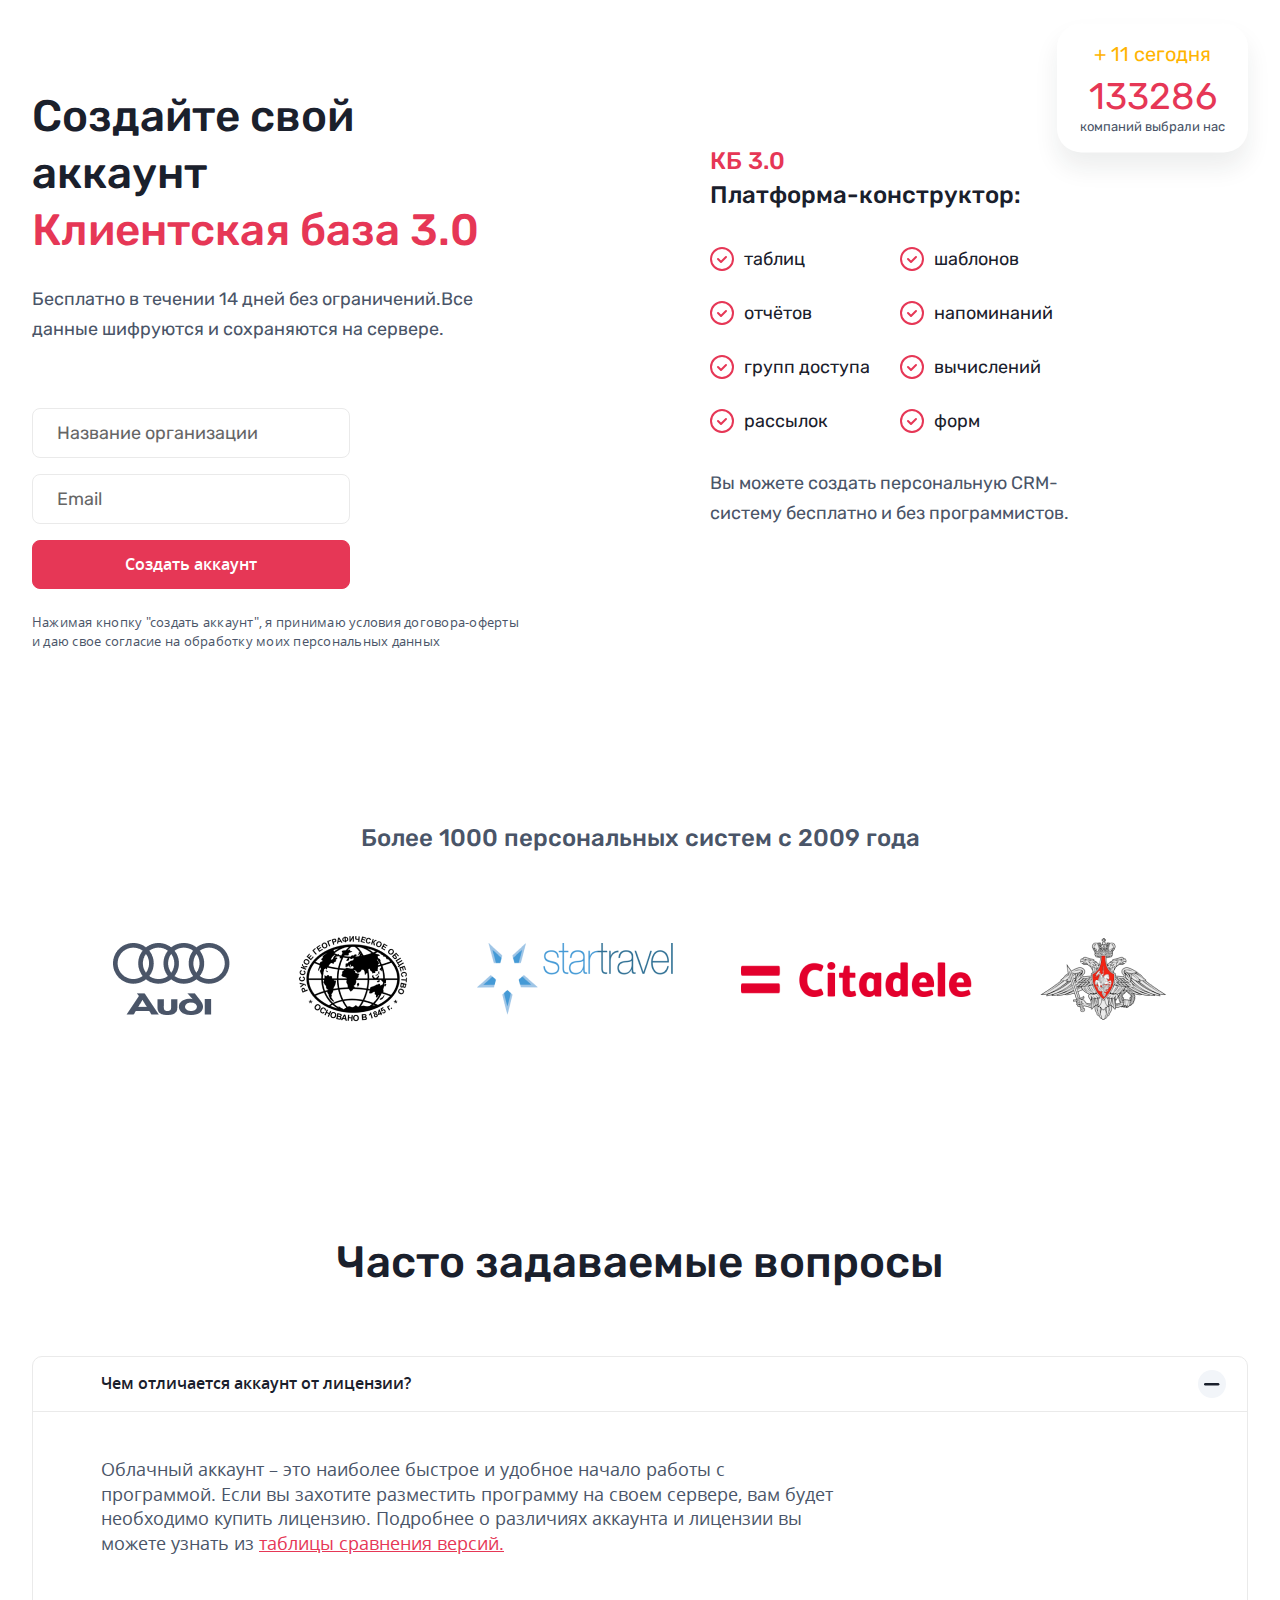
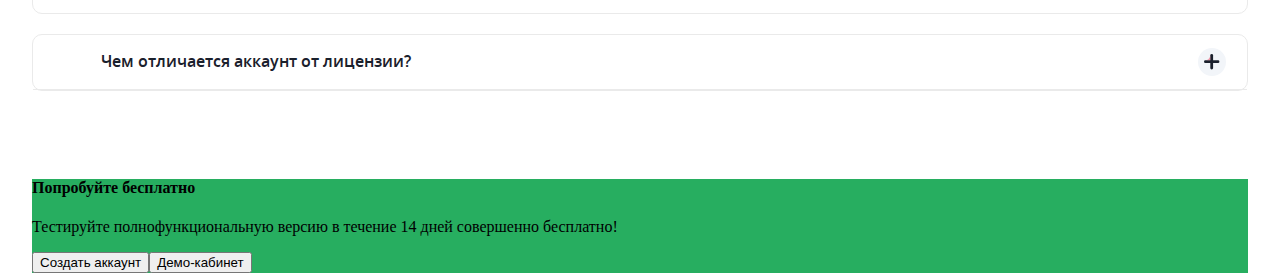
==== full-create.html @ b69b8be2 "стилизовать container company и qusetions" ====
<!DOCTYPE html>
<html lang="en">
<head>
  <meta charset="UTF-8">
  <meta http-equiv="X-UA-Compatible" content="IE=edge">
  <meta name="viewport" content="width=device-width, initial-scale=1.0">
  <title>Создать аккаунт</title>
  
  <link rel="stylesheet" href="./css/full-create.css">
</head>
<body class="full-create">
  
  <main class="full-create__main">
    <div class="full-create__container">
      <div class="full-create__header">
        <div class="create-account">
          <div class="create-account__form">
            <div class="create-block">
              <h1 class="create-block__title">Создайте свой аккаунт<br><span class="create-block__title_highlight">Клиентская база 3.0</span></h1>
              <p class="create-block__text">
                Бесплатно в течении 14 дней без ограничений.Все данные шифруются и сохраняются на сервере.
              </p>
              <div class="create-block__form">
                <div class="form-create">
                  <div class="form-create__inner">
                    <input class="form-create__input" type="text" placeholder="Название организации">
                    <input class="form-create__input" type="text" placeholder="Email">
                    <button class="form-create__btn">Создать аккаунт</button>
                  </div>
                  <p class="form-create__agree">
                    Нажимая кнопку "создать аккаунт", я принимаю условия договора-оферты и даю свое согласие на обработку моих персональных данных
                  </p>
                </div>
              </div>
            </div>
          </div>
          <div class="create-account__features">
            <div class="features-account">
              <h3 class="features-account__title">
                <span class="features-account__title_highlight">КБ 3.0</span><br>
                Платформа-конструктор:
              </h3>
              <div class="features-account__table">
                <div class="features-account__cell">таблиц</div>
                <div class="features-account__cell">шаблонов</div>
                <div class="features-account__cell">отчётов</div>
                <div class="features-account__cell">напоминаний</div>
                <div class="features-account__cell">групп доступа</div>
                <div class="features-account__cell">вычислений</div>
                <div class="features-account__cell">рассылок</div>
                <div class="features-account__cell">форм</div>
              </div>
              <p class="features-account__text">
                Вы можете создать персональную CRM-систему бесплатно и без программистов.
              </p>
            </div>
          </div>
          <div class="create-account__counter">
            <div class="counter-account">
              <div class="counter-account__inner">
                <p class="counter-account__today">
                  <span class="counter-account__plus">+</span>
                  <span class="counter-account__count">11</span> сегодня</p>
                <div class="counter-account__total-count">133286</div>
                <p class="counter-account__text">компаний выбрали нас</p>
              </div>
            </div>
          </div>
        </div>
      </div>
    </div>
    <div class="full-create__container">
      <div class="full-create__company">
        <div class="company">
          <h2 class="company__title">
            Более 1000 персональных систем с 2009 года
          </h2>
          <div class="company__slider">
            <div class="company__slide">
              <img src="./img/full-create/img-slide_1.png" alt="" class="company__img-slide">
            </div>
            <div class="company__slide">
              <img src="./img/full-create/img-slide_2.png" alt="" class="company__img-slide">
            </div>
            <div class="company__slide">
              <img src="./img/full-create/img-slide_3.png" alt="" class="company__img-slide">
            </div>
            <div class="company__slide">
              <img src="./img/full-create/img-slide_4.png" alt="" class="company__img-slide">
            </div>
            <div class="company__slide">
              <img src="./img/full-create/img-slide_5.png" alt="" class="company__img-slide">
            </div>
          </div>
        </div>
      </div>
    </div>
    <div class="full-create__container">
      <div class="full-create__questions">
        <div class="accordion-module">
          <h3 class="accordion-module__title">Часто задаваемые вопросы</h3>
          <div class="accordion-module__inner">
            <div class="accordion-module__card">
              <div class="accordion-module__head">
                <h4 class="accordion-module__title-head">Чем отличается аккаунт от лицензии?</h4>
                <div class="accordion-module__disclosure">
                  <img class="accordion-module__img-disclosure" src="./img/modules/accordion/accordion_minus.svg" alt="icon: plus">
                </div>
              </div>
              <div class="accordion-module__body">
                <div class="accordion-module__body-inner">
                  <p class="accordion-module__text-body">
                    Облачный аккаунт – это наиболее быстрое и удобное начало работы с программой. Если вы захотите разместить программу на своем сервере, вам будет необходимо купить лицензию. Подробнее о различиях аккаунта и лицензии вы можете узнать из <a href="#" class="accordion-module__text-body_link">таблицы сравнения версий.</a>
                  </p>
                </div>
              </div>
            </div>
            <div class="accordion-module__card">
              <div class="accordion-module__head">
                <h4 class="accordion-module__title-head">Чем отличается аккаунт от лицензии?</h4>
                <div class="accordion-module__disclosure">
                  <img class="accordion-module__img-disclosure" src="./img/modules/accordion/accordion_plus.svg" alt="icon: plus">
                </div>
              </div>
              <div class="accordion-module__body">
              </div>
            </div>
          </div>
        </div>
      </div>
    </div>
    <div class="full-create__container">
      <div class="full-create__try">
        <div class="try-module">
          <div class="try-module__inner">
            <h4 class="try-module__title">Попробуйте бесплатно</h4>
            <p class="try-module__text">Тестируйте полнофункциональную версию  в течение 
  14 дней совершенно бесплатно!</p>
            <div class="try-module__group-btns"><button class="try-module__btn try-module__btn_create">Создать аккаунт</button><button class="try-module__btn try-module__btn_demo">Демо-кабинет</button></div>
          </div>
        </div>
      </div>
    </div>
  </main>
  
</body>
</html>
---- css/full-create.css ----
@font-face {
  font-family: open_sanssemibold;
  src: url(../fonts/opensans/opensans-semibold-webfont.eot);
  src: url(../fonts/opensans/opensans-semibold-webfont.eot?#iefix) format("embedded-opentype"), url(../fonts/opensans/opensans-semibold-webfont.woff2) format("woff2"), url(../fonts/opensans/opensans-semibold-webfont.woff) format("woff"), url(../fonts/opensans/opensans-semibold-webfont.ttf) format("truetype");
  font-weight: 400;
  font-style: normal;
}
@font-face {
  font-family: open_sansregular;
  src: url(../fonts/opensans/opensans-regular-webfont.eot);
  src: url(../fonts/opensans/opensans-regular-webfont.eot?#iefix) format("embedded-opentype"), url(../fonts/opensans/opensans-regular-webfont.woff2) format("woff2"), url(../fonts/opensans/opensans-regular-webfont.woff) format("woff"), url(../fonts/opensans/opensans-regular-webfont.ttf) format("truetype");
  font-weight: 400;
  font-style: normal;
}
@font-face {
  font-family: open_sanslight;
  src: url(../fonts/opensans/opensans-light-webfont.eot);
  src: url(../fonts/opensans/opensans-light-webfont.eot?#iefix) format("embedded-opentype"), url(../fonts/opensans/opensans-light-webfont.woff2) format("woff2"), url(../fonts/opensans/opensans-light-webfont.woff) format("woff"), url(../fonts/opensans/opensans-light-webfont.ttf) format("truetype");
  font-weight: 400;
  font-style: normal;
}
@font-face {
  font-family: open_sansbold;
  src: url(../fonts/opensans/opensans-bold-webfont.eot);
  src: url(../fonts/opensans/opensans-bold-webfont.eot?#iefix) format("embedded-opentype"), url(../fonts/opensans/opensans-bold-webfont.woff2) format("woff2"), url(../fonts/opensans/opensans-bold-webfont.woff) format("woff"), url(../fonts/opensans/opensans-bold-webfont.ttf) format("truetype");
  font-weight: 400;
  font-style: normal;
}
@font-face {
  font-family: "Rubik";
  src: local("Rubik"), local("Rubik-Regular"), url("../fonts/rubik/Rubik-Regular.ttf") format("truetype");
  font-weight: 400;
  font-style: normal;
}
@font-face {
  font-family: "Rubik";
  src: local("Rubik Medium"), local("Rubik-Medium"), url("../fonts/rubik/Rubik-Medium.ttf") format("truetype");
  font-weight: 500;
  font-style: normal;
}
@font-face {
  font-family: "Rubik";
  src: local("Rubik SemiBold"), local("Rubik-SemiBold"), url("../fonts/rubik/Rubik-SemiBold.ttf") format("truetype");
  font-weight: 600;
  font-style: normal;
}
@font-face {
  font-family: "Rubik";
  src: local("Rubik Bold"), local("Rubik-Bold"), url("../fonts/rubik/Rubik-Bold.ttf") format("truetype");
  font-weight: 700;
  font-style: normal;
}
.full-create {
  margin: 0;
}
.full-create__container {
  max-width: 1360px;
  width: 95%;
  margin: 88px auto 0;
}
.full-create__container:nth-child(n+4) {
  background-color: #27AE60;
}

.create-account {
  display: flex;
  position: relative;
}
.create-account__form {
  flex-basis: 40.294%;
  max-width: 548px;
}
.create-account__features {
  flex-basis: 31.177%;
  max-width: 424px;
  padding: 4.7%;
  margin-left: 10.8%;
}
.create-account__counter {
  position: absolute;
  max-width: 191px;
  width: 100%;
  top: 0;
  right: 0;
  transform: translateY(-50%);
}

.create-block {
  font: 400 16px "Rubik";
  color: #4A5568;
}
.create-block__title {
  margin: 0;
  font-weight: 500;
  font-size: 2.75em;
  line-height: 1.3em;
  color: #1A202C;
}
.create-block__title_highlight {
  color: #E63756;
}
.create-block__text {
  margin: 1.333em 0 0;
  font-size: 1.125em;
  line-height: 1.667em;
}
.create-block__form {
  margin-top: 4em;
}

.form-create {
  font-size: 1rem;
}
.form-create__inner {
  max-width: 318px;
}
.form-create__input {
  font: 400 1.125em/1.667em "Rubik";
  padding: 0.5em 1.333em;
  width: 100%;
  box-sizing: border-box;
  border: solid 1px #EAEAEA;
  border-radius: 0.444em;
  margin-top: 0.889em;
  color: #1A202C;
}
.form-create__input:first-child {
  margin-top: 0;
}
.form-create__input::-moz-placeholder {
  color: rgb(102, 102, 102);
}
.form-create__input:-ms-input-placeholder {
  color: rgb(102, 102, 102);
}
.form-create__input::placeholder {
  color: rgb(102, 102, 102);
}
.form-create__btn {
  font: 1em/1.362em "open_sanssemibold";
  padding: 0.813em;
  width: 100%;
  box-sizing: border-box;
  border: 1px solid #E63756;
  color: #FFFFFF;
  border-radius: 0.5em;
  background-color: #E63756;
  margin-top: 1em;
  cursor: pointer;
}
.form-create__agree {
  margin: 1.846em 0 0;
  font: 0.813em/1.4em "open_sansregular";
  letter-spacing: 0.019em;
}

.features-account {
  font: 400 1rem "Rubik";
  color: #1A202C;
}
.features-account__title {
  margin: 0;
  font-size: 1.5em;
  font-weight: 500;
  line-height: 1.4em;
}
.features-account__title_highlight {
  color: #E63756;
}
.features-account__table {
  margin-top: 2em;
  display: grid;
  grid-template-columns: 1fr 1fr;
  row-gap: 1.5em;
}
.features-account__cell {
  font-size: 1.125em;
  line-height: 1.667em;
  padding-left: 1.889em;
  position: relative;
  vertical-align: middle;
}
.features-account__cell::before {
  content: "";
  height: 1.333em;
  width: 1.333em;
  background-image: url("../img/full-create/features-account_icon.svg");
  background-repeat: no-repeat;
  position: absolute;
  left: 0;
  top: 50%;
  transform: translateY(-50%);
}
.features-account__text {
  font-size: 1.125em;
  line-height: 1.667em;
  color: #4A5568;
  margin: 1.778em 0 0;
}

.counter-account {
  font: 400 1rem "Rubik";
  box-shadow: 0 14.8px 24.39px rgba(28, 37, 44, 0.08);
  background-color: #FFFFFF;
  border-radius: 1.5em;
}
.counter-account__inner {
  padding: 0.875em 1.438em;
  text-align: center;
}
.counter-account__today {
  margin: 0;
  font-size: 1.25em;
  line-height: 1.7em;
  color: #FFB402;
}
.counter-account__total-count {
  margin-top: 0.189em;
  font-size: 2.313em;
  line-height: 1em;
  color: #E63756;
}
.counter-account__text {
  margin: 0.077em 0 0;
  font-size: 0.813em;
  line-height: 1.7em;
  color: #4A5568;
}

.company {
  font: 1rem "Rubik";
  color: #4A5568;
  padding: 4em 0 7.313em;
}
.company__title {
  font-size: 1.5em;
  font-weight: 500;
  line-height: 1.4em;
  text-align: center;
}
.company__slider {
  margin-top: 5em;
  text-align: center;
}
.company__slide {
  display: inline-block;
  vertical-align: middle;
  margin-right: 4em;
}
.company__slide:last-child {
  margin-right: 0;
}

.accordion-module {
  font-size: 1rem;
  color: #1A202C;
}
.accordion-module__title {
  font: 500 2.75em/1.364em "Rubik";
  margin: 0;
  text-align: center;
}
.accordion-module__inner {
  margin-top: 4em;
}
.accordion-module__card {
  font-size: 1rem;
  border: 1px solid #EAEAEA;
  border-radius: 0.625em;
  margin-top: 1.25em;
}
.accordion-module__card:first-child {
  margin-top: 0;
}
.accordion-module__head {
  border-bottom: 1px solid #EAEAEA;
  padding: 0 4.25em 0 4.25em;
  position: relative;
}
.accordion-module__head:hover {
  cursor: pointer;
}
.accordion-module__title-head {
  margin: 0;
  font: 1em/1.362em "open_sanssemibold";
  padding: 1em 0;
}
.accordion-module__disclosure {
  height: 1.75em;
  width: 1.75em;
  border-radius: 50%;
  background-color: #F2F5F9;
  display: inline-flex;
  align-items: center;
  justify-content: center;
  position: absolute;
  right: 1.313em;
  top: 50%;
  transform: translateY(-50%);
}
.accordion-module__img-disclosure {
  width: 0.963em;
}
.accordion-module__body {
  color: #4A5568;
}
.accordion-module__body-inner {
  padding: 1.688em 4.25em 2.5em;
  max-width: 732px;
  width: 100%;
}
.accordion-module__text-body {
  font: 1.125em/1.362em "open_sansregular";
}
.accordion-module__text-body_link {
  color: #E63756;
}
.accordion-module__text-body_link:hover {
  text-decoration: none;
}/*# sourceMappingURL=full-create.css.map */
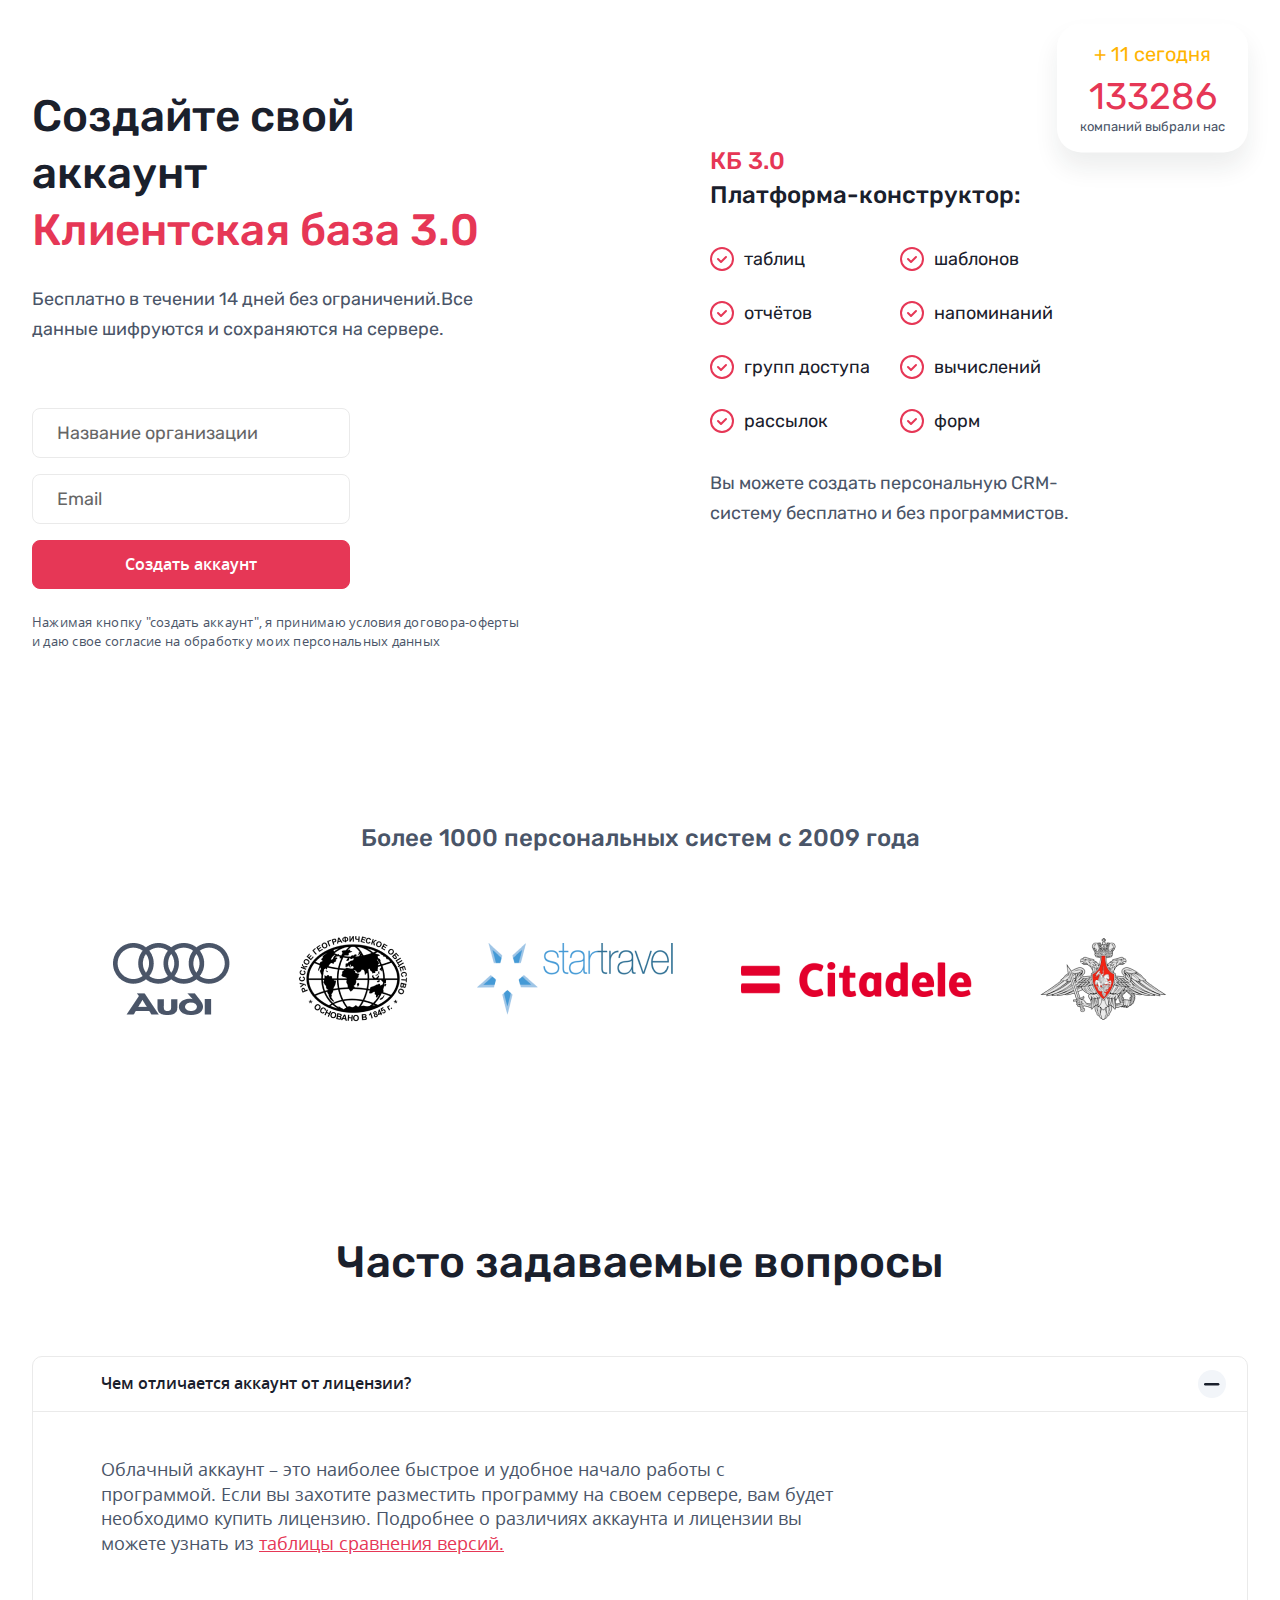
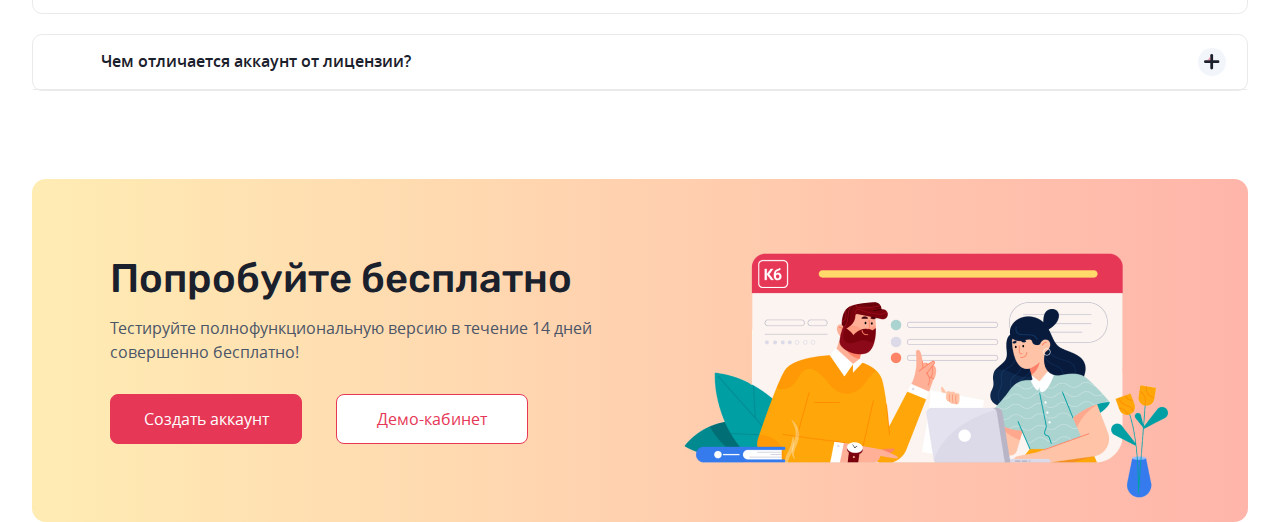
==== commit fff16702: "стилизовать container try" ====
--- a/full-create.html
+++ b/full-create.html
@@ -134,10 +134,15 @@
         <div class="try-module">
           <div class="try-module__inner">
             <h4 class="try-module__title">Попробуйте бесплатно</h4>
-            <p class="try-module__text">Тестируйте полнофункциональную версию  в течение 
-  14 дней совершенно бесплатно!</p>
-            <div class="try-module__group-btns"><button class="try-module__btn try-module__btn_create">Создать аккаунт</button><button class="try-module__btn try-module__btn_demo">Демо-кабинет</button></div>
+            <p class="try-module__text">
+              Тестируйте полнофункциональную версию  в течение 14 дней совершенно бесплатно!
+            </p>
+            <div class="try-module__group-btns">
+              <button class="try-module__btn try-module__btn_create">Создать аккаунт</button>
+              <button class="try-module__btn try-module__btn_demo">Демо-кабинет</button>
+            </div>
           </div>
+          <div class="try-module__ground"></div>
         </div>
       </div>
     </div>
--- a/css/full-create.css
+++ b/css/full-create.css
@@ -57,9 +57,6 @@
   max-width: 1360px;
   width: 95%;
   margin: 88px auto 0;
-}
-.full-create__container:nth-child(n+4) {
-  background-color: #27AE60;
 }
 
 .create-account {
@@ -317,4 +314,60 @@
 }
 .accordion-module__text-body_link:hover {
   text-decoration: none;
+}
+
+.try-module {
+  font: 400 1rem "open_sansregular";
+  color: #1A202C;
+  padding: 4.875em;
+  background-image: linear-gradient(to right, #FFECB3, #ffb5aa);
+  border-radius: 0.875em;
+  position: relative;
+}
+.try-module__inner {
+  max-width: 490px;
+}
+.try-module__title {
+  margin: 0;
+  font: 500 2.5em/1.1em "Rubik";
+}
+.try-module__text {
+  margin: 0.938em 0 0;
+  font-size: 1em;
+  line-height: 1.5em;
+  color: #4A5568;
+}
+.try-module__group-btns {
+  margin-top: 1.875em;
+}
+.try-module__btn {
+  font: 400 1em/1.875em "open_sansregular";
+  border-radius: 0.5em;
+  min-width: 192px;
+  padding: 0.563em;
+  margin-right: 1.875em;
+  border: 1px solid #E63756;
+  color: #FFFFFF;
+  background-color: #E63756;
+}
+.try-module__btn:last-child {
+  margin-right: 0;
+}
+.try-module__btn:hover {
+  cursor: pointer;
+}
+.try-module__btn_demo {
+  background-color: #FFFFFF;
+  color: #E63756;
+}
+.try-module__ground {
+  position: absolute;
+  top: 0;
+  bottom: 0;
+  left: 0;
+  right: 0;
+  background-image: url("../img/modules/try/try-caricature.png");
+  background-position: bottom right 74px;
+  background-repeat: no-repeat;
+  background-size: auto;
 }/*# sourceMappingURL=full-create.css.map */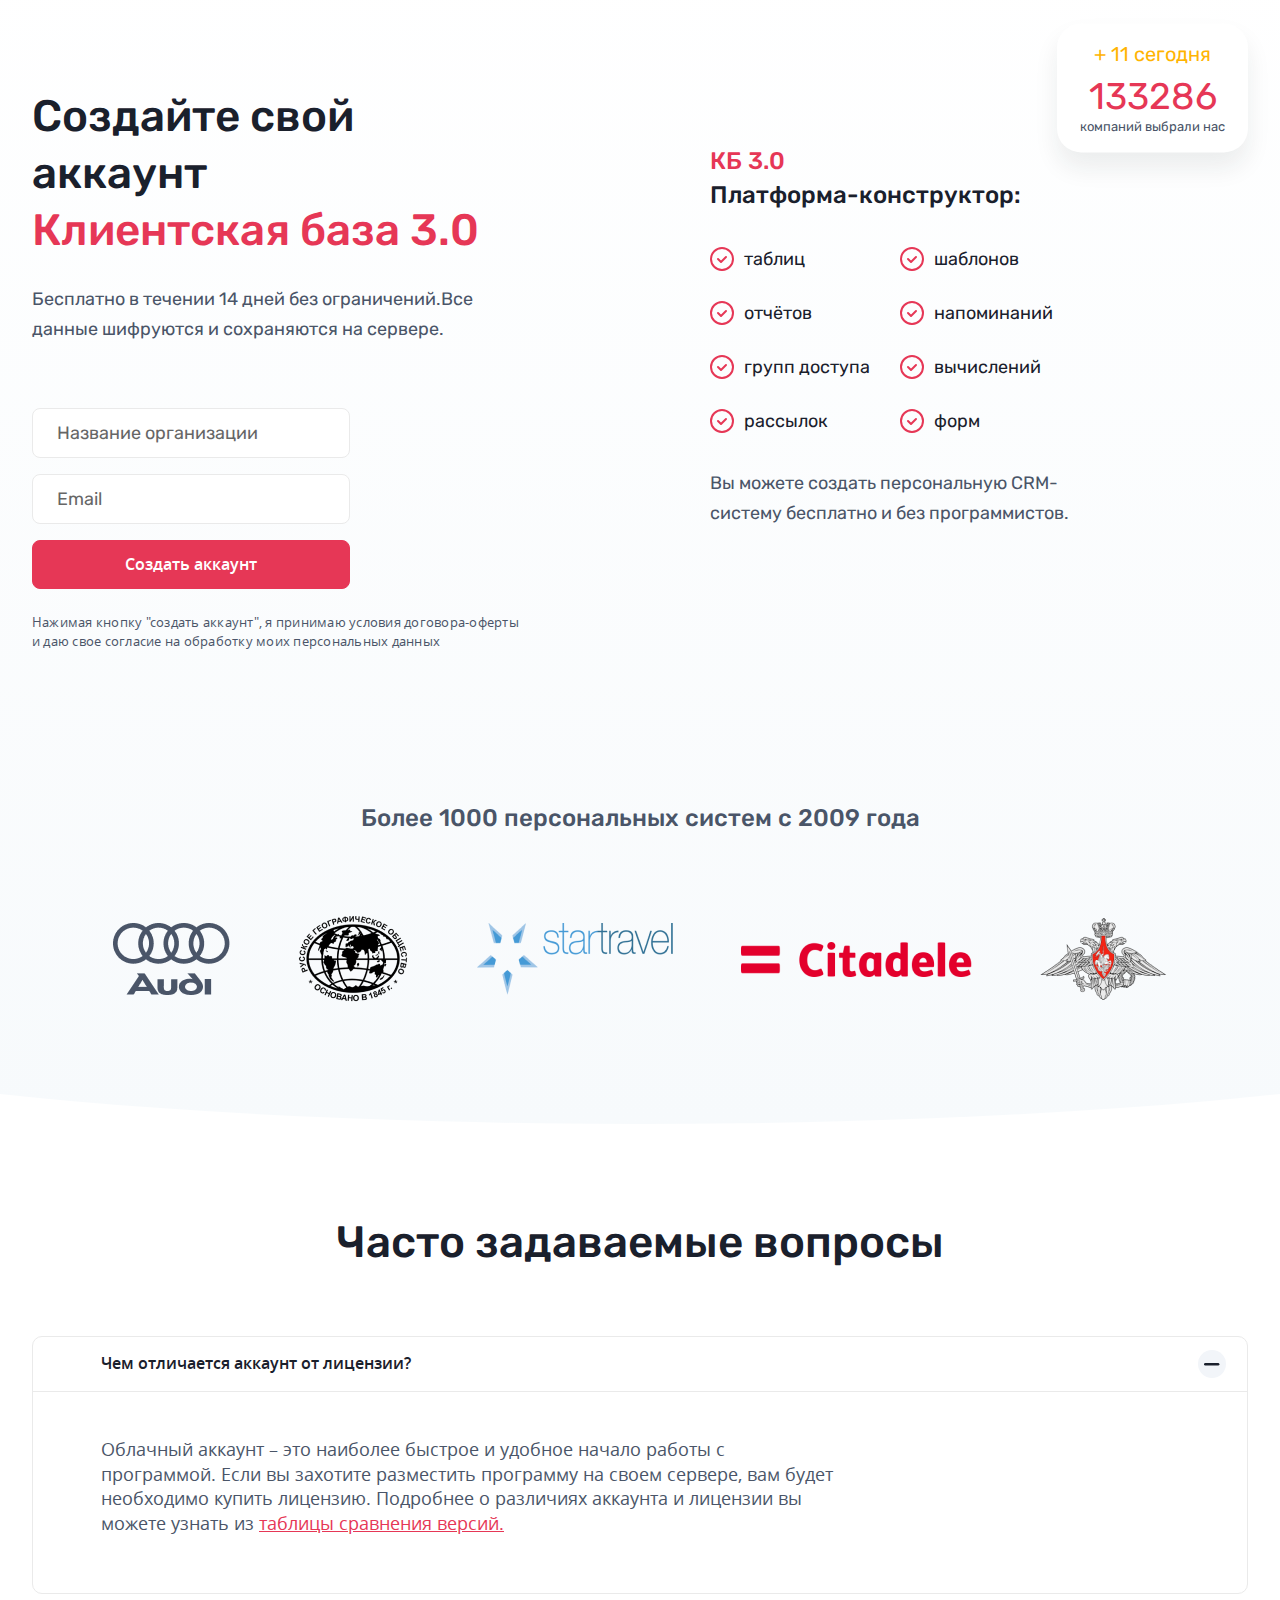
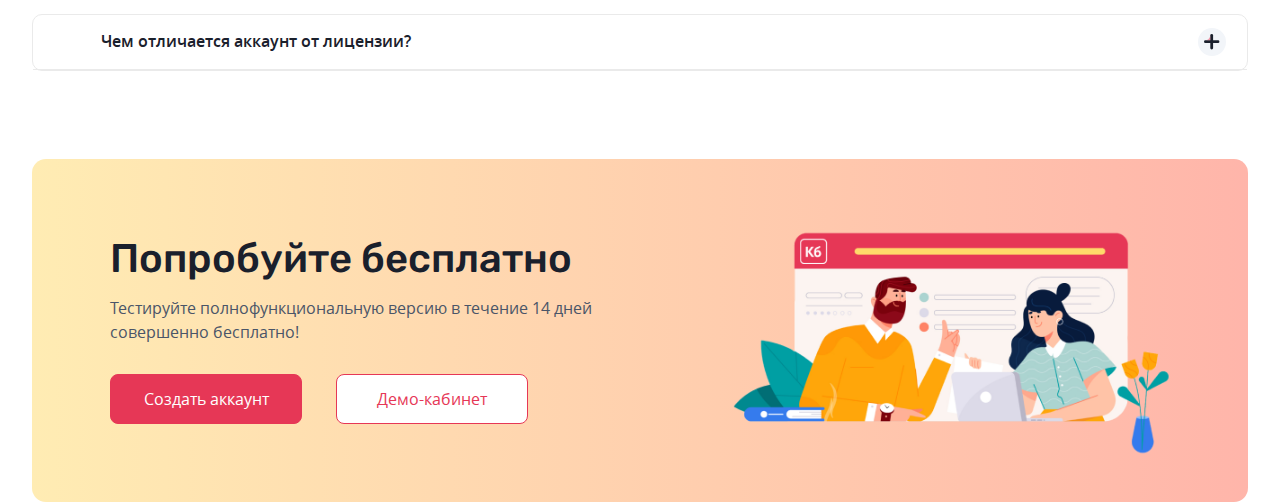
==== commit 6c79bd93: "добавить ground для container header" ====
--- a/full-create.html
+++ b/full-create.html
@@ -11,89 +11,92 @@
 <body class="full-create">
   
   <main class="full-create__main">
-    <div class="full-create__container">
-      <div class="full-create__header">
-        <div class="create-account">
-          <div class="create-account__form">
-            <div class="create-block">
-              <h1 class="create-block__title">Создайте свой аккаунт<br><span class="create-block__title_highlight">Клиентская база 3.0</span></h1>
-              <p class="create-block__text">
-                Бесплатно в течении 14 дней без ограничений.Все данные шифруются и сохраняются на сервере.
-              </p>
-              <div class="create-block__form">
-                <div class="form-create">
-                  <div class="form-create__inner">
-                    <input class="form-create__input" type="text" placeholder="Название организации">
-                    <input class="form-create__input" type="text" placeholder="Email">
-                    <button class="form-create__btn">Создать аккаунт</button>
+    <div class="full-create__ground-inner">
+      <div class="full-create__container">
+        <div class="full-create__header">
+          <div class="create-account">
+            <div class="create-account__form">
+              <div class="create-block">
+                <h1 class="create-block__title">Создайте свой аккаунт<br><span class="create-block__title_highlight">Клиентская база 3.0</span></h1>
+                <p class="create-block__text">
+                  Бесплатно в течении 14 дней без ограничений.Все данные шифруются и сохраняются на сервере.
+                </p>
+                <div class="create-block__form">
+                  <div class="form-create">
+                    <div class="form-create__inner">
+                      <input class="form-create__input" type="text" placeholder="Название организации">
+                      <input class="form-create__input" type="text" placeholder="Email">
+                      <button class="form-create__btn">Создать аккаунт</button>
+                    </div>
+                    <p class="form-create__agree">
+                      Нажимая кнопку "создать аккаунт", я принимаю условия договора-оферты и даю свое согласие на обработку моих персональных данных
+                    </p>
                   </div>
-                  <p class="form-create__agree">
-                    Нажимая кнопку "создать аккаунт", я принимаю условия договора-оферты и даю свое согласие на обработку моих персональных данных
-                  </p>
                 </div>
               </div>
             </div>
-          </div>
-          <div class="create-account__features">
-            <div class="features-account">
-              <h3 class="features-account__title">
-                <span class="features-account__title_highlight">КБ 3.0</span><br>
-                Платформа-конструктор:
-              </h3>
-              <div class="features-account__table">
-                <div class="features-account__cell">таблиц</div>
-                <div class="features-account__cell">шаблонов</div>
-                <div class="features-account__cell">отчётов</div>
-                <div class="features-account__cell">напоминаний</div>
-                <div class="features-account__cell">групп доступа</div>
-                <div class="features-account__cell">вычислений</div>
-                <div class="features-account__cell">рассылок</div>
-                <div class="features-account__cell">форм</div>
+            <div class="create-account__features">
+              <div class="features-account">
+                <h3 class="features-account__title">
+                  <span class="features-account__title_highlight">КБ 3.0</span><br>
+                  Платформа-конструктор:
+                </h3>
+                <div class="features-account__table">
+                  <div class="features-account__cell">таблиц</div>
+                  <div class="features-account__cell">шаблонов</div>
+                  <div class="features-account__cell">отчётов</div>
+                  <div class="features-account__cell">напоминаний</div>
+                  <div class="features-account__cell">групп доступа</div>
+                  <div class="features-account__cell">вычислений</div>
+                  <div class="features-account__cell">рассылок</div>
+                  <div class="features-account__cell">форм</div>
+                </div>
+                <p class="features-account__text">
+                  Вы можете создать персональную CRM-систему бесплатно и без программистов.
+                </p>
               </div>
-              <p class="features-account__text">
-                Вы можете создать персональную CRM-систему бесплатно и без программистов.
-              </p>
             </div>
-          </div>
-          <div class="create-account__counter">
-            <div class="counter-account">
-              <div class="counter-account__inner">
-                <p class="counter-account__today">
-                  <span class="counter-account__plus">+</span>
-                  <span class="counter-account__count">11</span> сегодня</p>
-                <div class="counter-account__total-count">133286</div>
-                <p class="counter-account__text">компаний выбрали нас</p>
+            <div class="create-account__counter">
+              <div class="counter-account">
+                <div class="counter-account__inner">
+                  <p class="counter-account__today">
+                    <span class="counter-account__plus">+</span>
+                    <span class="counter-account__count">11</span> сегодня</p>
+                  <div class="counter-account__total-count">133286</div>
+                  <p class="counter-account__text">компаний выбрали нас</p>
+                </div>
               </div>
             </div>
           </div>
         </div>
       </div>
-    </div>
-    <div class="full-create__container">
-      <div class="full-create__company">
-        <div class="company">
-          <h2 class="company__title">
-            Более 1000 персональных систем с 2009 года
-          </h2>
-          <div class="company__slider">
-            <div class="company__slide">
-              <img src="./img/full-create/img-slide_1.png" alt="" class="company__img-slide">
-            </div>
-            <div class="company__slide">
-              <img src="./img/full-create/img-slide_2.png" alt="" class="company__img-slide">
-            </div>
-            <div class="company__slide">
-              <img src="./img/full-create/img-slide_3.png" alt="" class="company__img-slide">
-            </div>
-            <div class="company__slide">
-              <img src="./img/full-create/img-slide_4.png" alt="" class="company__img-slide">
-            </div>
-            <div class="company__slide">
-              <img src="./img/full-create/img-slide_5.png" alt="" class="company__img-slide">
+      <div class="full-create__container">
+        <div class="full-create__company">
+          <div class="company">
+            <h2 class="company__title">
+              Более 1000 персональных систем с 2009 года
+            </h2>
+            <div class="company__slider">
+              <div class="company__slide">
+                <img src="./img/full-create/img-slide_1.png" alt="" class="company__img-slide">
+              </div>
+              <div class="company__slide">
+                <img src="./img/full-create/img-slide_2.png" alt="" class="company__img-slide">
+              </div>
+              <div class="company__slide">
+                <img src="./img/full-create/img-slide_3.png" alt="" class="company__img-slide">
+              </div>
+              <div class="company__slide">
+                <img src="./img/full-create/img-slide_4.png" alt="" class="company__img-slide">
+              </div>
+              <div class="company__slide">
+                <img src="./img/full-create/img-slide_5.png" alt="" class="company__img-slide">
+              </div>
             </div>
           </div>
         </div>
       </div>
+      <div class="full-create__ground-header"></div>
     </div>
     <div class="full-create__container">
       <div class="full-create__questions">
--- a/css/full-create.css
+++ b/css/full-create.css
@@ -57,6 +57,22 @@
   max-width: 1360px;
   width: 95%;
   margin: 88px auto 0;
+}
+.full-create__ground-inner {
+  position: relative;
+  overflow-x: hidden;
+}
+.full-create__ground-header {
+  width: 2050px;
+  background-image: linear-gradient(to top, #F7FAFC, rgba(247, 250, 252, 0));
+  border-bottom-left-radius: 120% 28%;
+  border-bottom-right-radius: 120% 28%;
+  z-index: -1;
+  position: absolute;
+  top: -50px;
+  bottom: 0;
+  left: 50%;
+  transform: translateX(-50%);
 }
 
 .create-account {
@@ -234,6 +250,7 @@
   font-weight: 500;
   line-height: 1.4em;
   text-align: center;
+  margin: 0;
 }
 .company__slider {
   margin-top: 5em;
@@ -326,6 +343,8 @@
 }
 .try-module__inner {
   max-width: 490px;
+  position: relative;
+  z-index: 10;
 }
 .try-module__title {
   margin: 0;
@@ -367,7 +386,8 @@
   left: 0;
   right: 0;
   background-image: url("../img/modules/try/try-caricature.png");
-  background-position: bottom right 74px;
+  background-position: bottom 35% right 4.625em;
   background-repeat: no-repeat;
-  background-size: auto;
+  background-size: 40.417% auto;
+  z-index: 5;
 }/*# sourceMappingURL=full-create.css.map */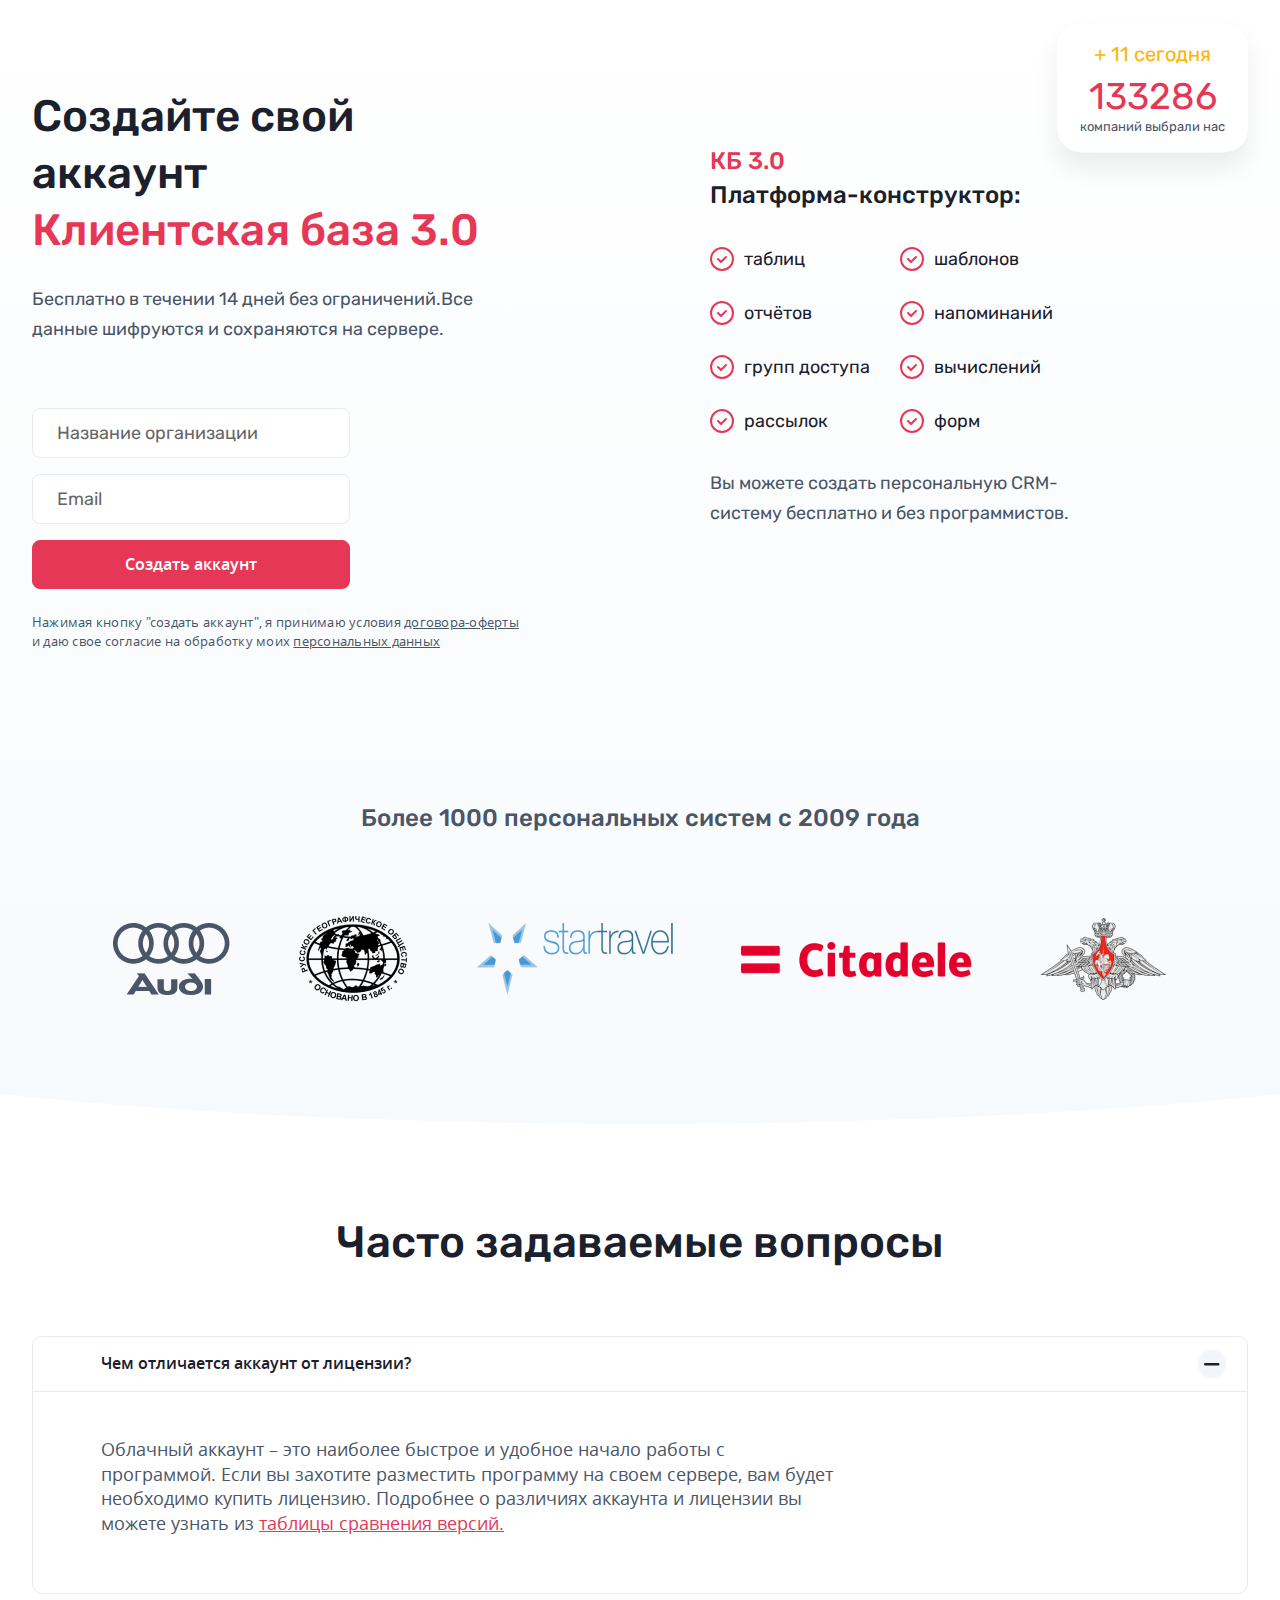
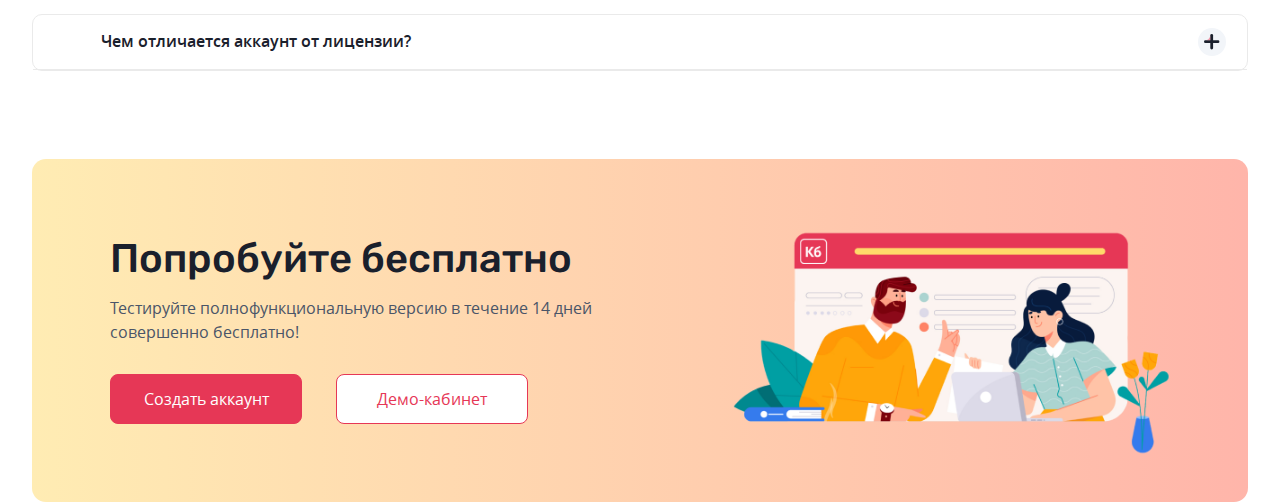
==== commit dca218af: "ссылка на скачивание файлов" ====
--- a/full-create.html
+++ b/full-create.html
@@ -29,7 +29,7 @@
                       <button class="form-create__btn">Создать аккаунт</button>
                     </div>
                     <p class="form-create__agree">
-                      Нажимая кнопку "создать аккаунт", я принимаю условия договора-оферты и даю свое согласие на обработку моих персональных данных
+                      Нажимая кнопку "создать аккаунт", я принимаю условия <a href="./files/text.txt" class="form-create__link-file" target="_blank" download>договора-оферты</a> и даю свое согласие на обработку моих <a href="./files/text.txt" class="form-create__link-file" target="_blank" download>персональных данных</a>
                     </p>
                   </div>
                 </div>
--- a/css/full-create.css
+++ b/css/full-create.css
@@ -166,6 +166,12 @@
   font: 0.813em/1.4em "open_sansregular";
   letter-spacing: 0.019em;
 }
+.form-create__link-file {
+  color: #4A5568;
+}
+.form-create__link-file:hover {
+  text-decoration: none;
+}
 
 .features-account {
   font: 400 1rem "Rubik";
@@ -198,6 +204,7 @@
   height: 1.333em;
   width: 1.333em;
   background-image: url("../img/full-create/features-account_icon.svg");
+  background-size: 100%;
   background-repeat: no-repeat;
   position: absolute;
   left: 0;
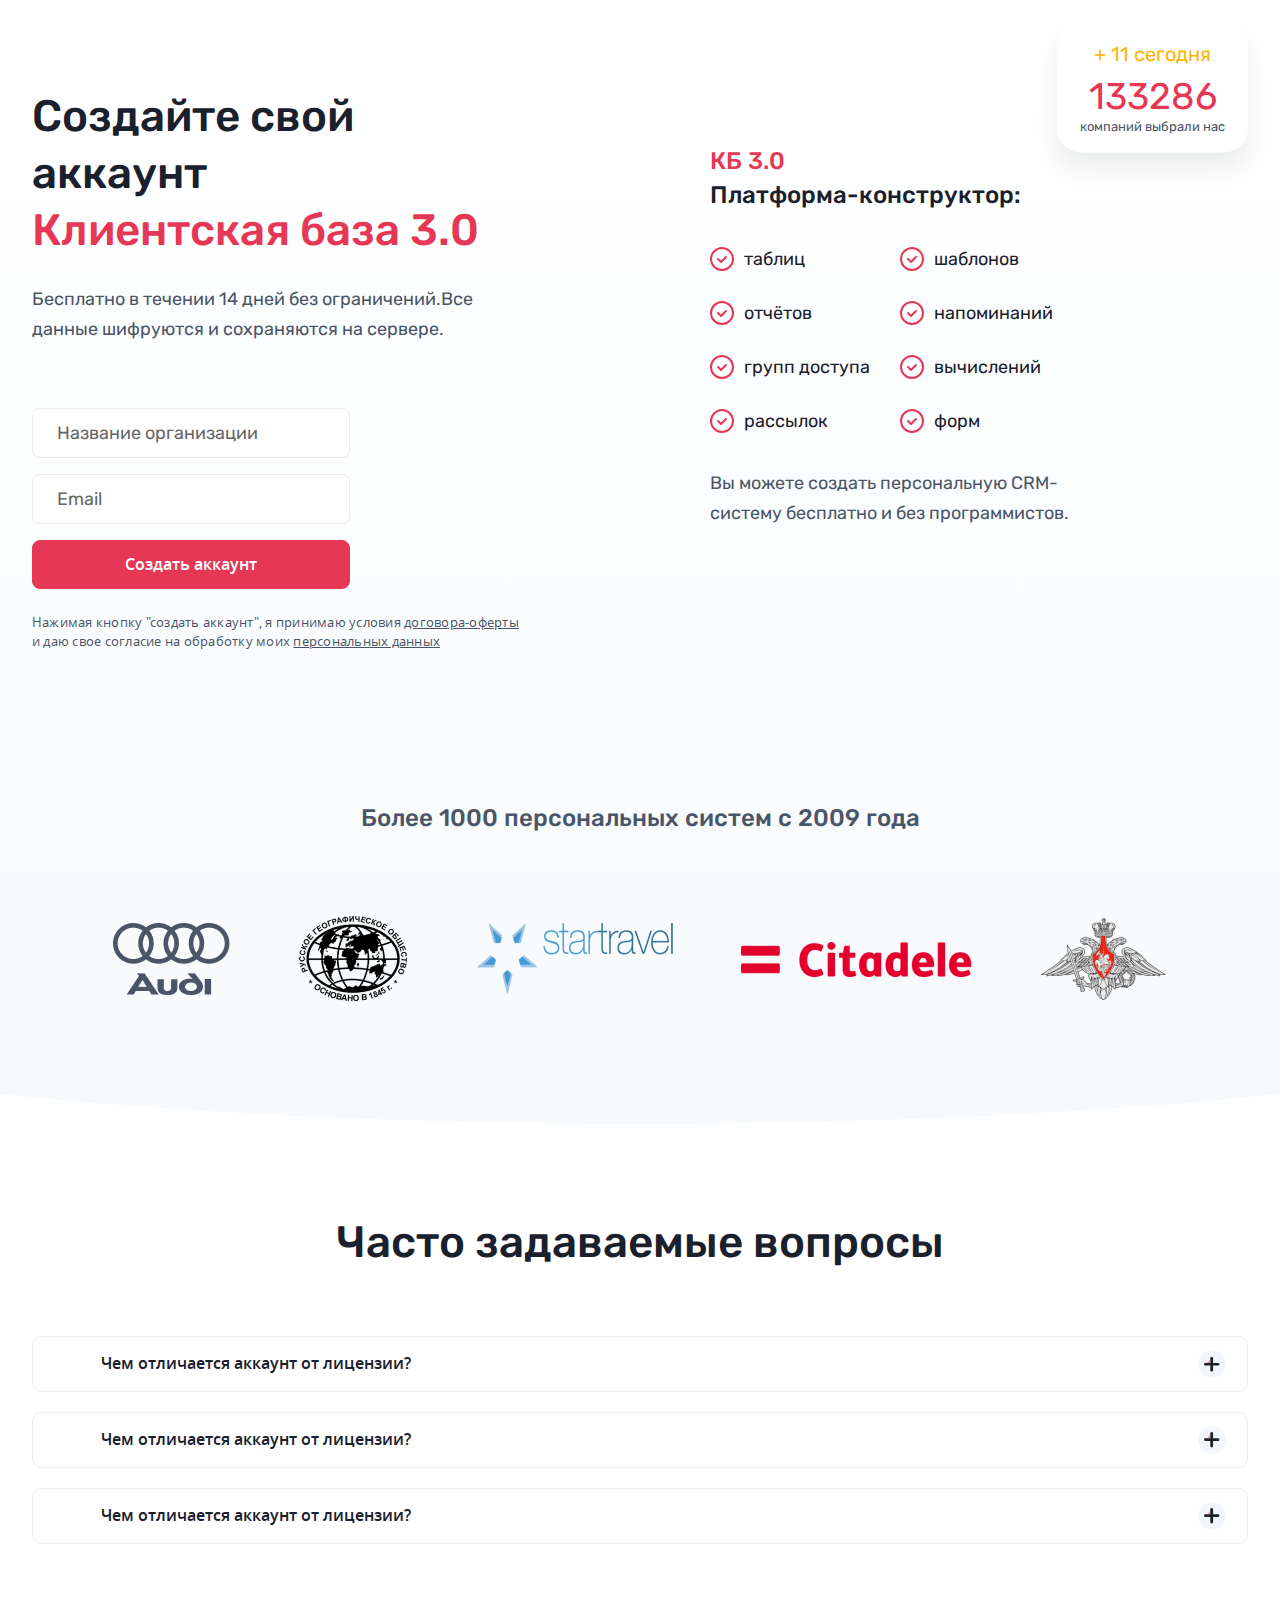
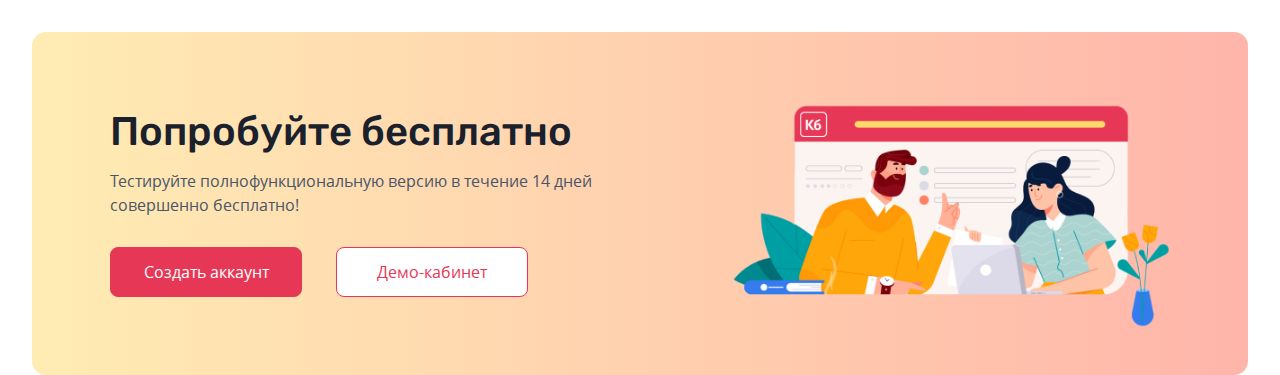
==== commit 047c968e: "реализовать скрипт для аккордеона" ====
--- a/full-create.html
+++ b/full-create.html
@@ -7,6 +7,7 @@
   <title>Создать аккаунт</title>
   
   <link rel="stylesheet" href="./css/full-create.css">
+  <script src="https://code.jquery.com/jquery-3.6.2.js"></script>
 </head>
 <body class="full-create">
   
@@ -100,17 +101,17 @@
     </div>
     <div class="full-create__container">
       <div class="full-create__questions">
-        <div class="accordion-module">
+        <div id="accordion_questions" class="accordion-module">
           <h3 class="accordion-module__title">Часто задаваемые вопросы</h3>
           <div class="accordion-module__inner">
             <div class="accordion-module__card">
-              <div class="accordion-module__head">
+              <div class="accordion-module__head" data-name="head">
                 <h4 class="accordion-module__title-head">Чем отличается аккаунт от лицензии?</h4>
                 <div class="accordion-module__disclosure">
-                  <img class="accordion-module__img-disclosure" src="./img/modules/accordion/accordion_minus.svg" alt="icon: plus">
+                  <img class="accordion-module__img-disclosure" src="./img/modules/accordion/accordion_plus.svg" alt="icon: plus">
                 </div>
               </div>
-              <div class="accordion-module__body">
+              <div class="accordion-module__body"  data-name="body">
                 <div class="accordion-module__body-inner">
                   <p class="accordion-module__text-body">
                     Облачный аккаунт – это наиболее быстрое и удобное начало работы с программой. Если вы захотите разместить программу на своем сервере, вам будет необходимо купить лицензию. Подробнее о различиях аккаунта и лицензии вы можете узнать из <a href="#" class="accordion-module__text-body_link">таблицы сравнения версий.</a>
@@ -119,13 +120,33 @@
               </div>
             </div>
             <div class="accordion-module__card">
-              <div class="accordion-module__head">
+              <div class="accordion-module__head" data-name="head">
                 <h4 class="accordion-module__title-head">Чем отличается аккаунт от лицензии?</h4>
                 <div class="accordion-module__disclosure">
                   <img class="accordion-module__img-disclosure" src="./img/modules/accordion/accordion_plus.svg" alt="icon: plus">
                 </div>
               </div>
-              <div class="accordion-module__body">
+              <div class="accordion-module__body" id="js_acc" data-name="body">
+                <div class="accordion-module__body-inner">
+                  <p class="accordion-module__text-body">
+                    Облачный аккаунт – это наиболее быстрое и удобное начало работы с программой. Если вы захотите разместить программу на своем сервере, вам будет необходимо купить лицензию. Подробнее о различиях аккаунта и лицензии вы можете узнать из <a href="#" class="accordion-module__text-body_link">таблицы сравнения версий.</a>
+                  </p>
+                </div>
+              </div>
+            </div>
+            <div class="accordion-module__card">
+              <div class="accordion-module__head" data-name="head">
+                <h4 class="accordion-module__title-head">Чем отличается аккаунт от лицензии?</h4>
+                <div class="accordion-module__disclosure">
+                  <img class="accordion-module__img-disclosure" src="./img/modules/accordion/accordion_plus.svg" alt="icon: plus">
+                </div>
+              </div>
+              <div class="accordion-module__body" id="js_acc" data-name="body">
+                <div class="accordion-module__body-inner">
+                  <p class="accordion-module__text-body">
+                    Облачный аккаунт – это наиболее быстрое и удобное начало работы с программой. Если вы захотите разместить программу на своем сервере, вам будет необходимо купить лицензию. Подробнее о различиях аккаунта и лицензии вы можете узнать из <a href="#" class="accordion-module__text-body_link">таблицы сравнения версий.</a>
+                  </p>
+                </div>
               </div>
             </div>
           </div>
@@ -151,5 +172,6 @@
     </div>
   </main>
   
+  <script src="./js/accordion-module.js"></script>
 </body>
 </html>--- a/css/full-create.css
+++ b/css/full-create.css
@@ -294,7 +294,6 @@
   margin-top: 0;
 }
 .accordion-module__head {
-  border-bottom: 1px solid #EAEAEA;
   padding: 0 4.25em 0 4.25em;
   position: relative;
 }
@@ -325,6 +324,11 @@
 .accordion-module__body {
   color: #4A5568;
 }
+.accordion-module__body[data-name=body] {
+  transition: all 0.3s ease-in-out;
+  max-height: 0;
+  overflow: hidden;
+}
 .accordion-module__body-inner {
   padding: 1.688em 4.25em 2.5em;
   max-width: 732px;
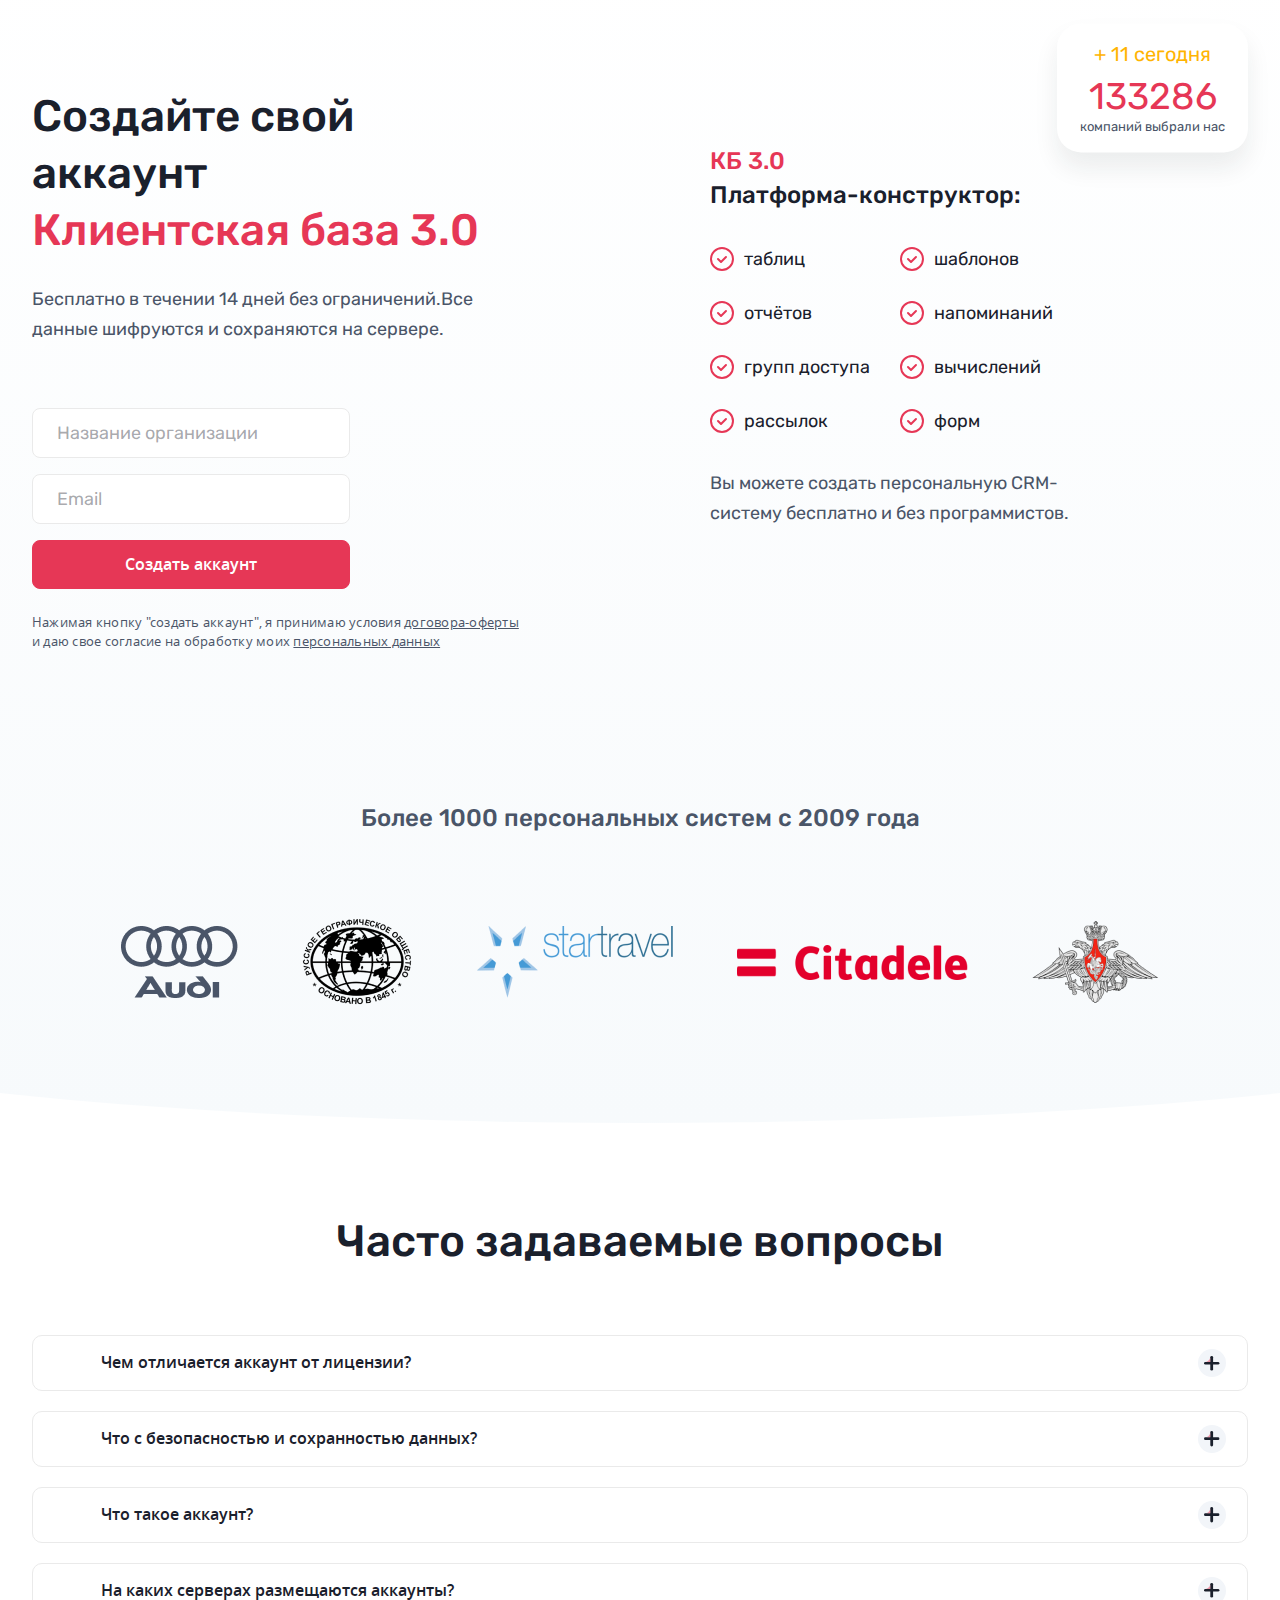
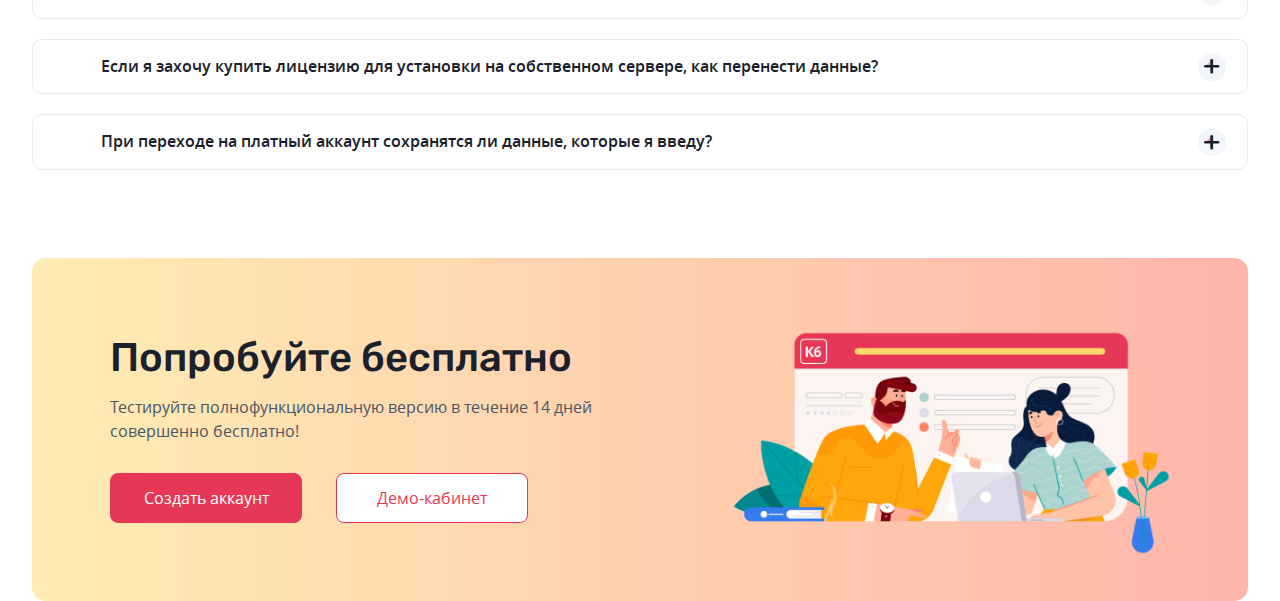
==== commit acf4fe5d: "реализовтаь слайдер и добавить адптивность" ====
--- a/full-create.html
+++ b/full-create.html
@@ -6,7 +6,12 @@
   <meta name="viewport" content="width=device-width, initial-scale=1.0">
   <title>Создать аккаунт</title>
   
+  
+  <link rel="stylesheet" href="./libs/itc-slider/itc-slider.css">
+  <script src="./libs/itc-slider/itc-slider.js" defer></script>
+  
   <link rel="stylesheet" href="./css/full-create.css">
+  <!-- для разработки, удалить -->
   <script src="https://code.jquery.com/jquery-3.6.2.js"></script>
 </head>
 <body class="full-create">
@@ -77,22 +82,48 @@
             <h2 class="company__title">
               Более 1000 персональных систем с 2009 года
             </h2>
-            <div class="company__slider">
-              <div class="company__slide">
-                <img src="./img/full-create/img-slide_1.png" alt="" class="company__img-slide">
-              </div>
-              <div class="company__slide">
-                <img src="./img/full-create/img-slide_2.png" alt="" class="company__img-slide">
-              </div>
-              <div class="company__slide">
-                <img src="./img/full-create/img-slide_3.png" alt="" class="company__img-slide">
-              </div>
-              <div class="company__slide">
-                <img src="./img/full-create/img-slide_4.png" alt="" class="company__img-slide">
-              </div>
-              <div class="company__slide">
-                <img src="./img/full-create/img-slide_5.png" alt="" class="company__img-slide">
-              </div>
+            <div class="itc-slider">
+              <div class="itc-slider__wrapper">
+                <div class="itc-slider__items">
+                  <div class="itc-slider__item">
+                    <!-- Контент 1 слайда -->
+                    <div class="company__wrapper-img-slide">
+                      <img src="./img/full-create/img-slide_1.png" alt="" class="company__img-slide">
+                    </div>
+                  </div>
+                  <div class="itc-slider__item">
+                    <!-- Контент 2 слайда -->
+                    <div class="company__wrapper-img-slide">
+                      <img src="./img/full-create/img-slide_2.png" alt="" class="company__img-slide">
+                    </div>
+                  </div>
+                  <div class="itc-slider__item">
+                    <!-- Контент 3 слайда -->
+                    <div class="company__wrapper-img-slide">
+                      <img src="./img/full-create/img-slide_3.png" alt="" class="company__img-slide">
+                    </div>
+                  </div>
+                  <div class="itc-slider__item">
+                    <!-- Контент 4 слайда -->
+                    <div class="company__wrapper-img-slide">
+                      <img src="./img/full-create/img-slide_4.png" alt="" class="company__img-slide">
+                    </div>
+                  </div>
+                  <div class="itc-slider__item">
+                    <!-- Контент 5 слайда -->
+                    <div class="company__wrapper-img-slide">
+                      <img src="./img/full-create/img-slide_5.png" alt="" class="company__img-slide">
+                    </div>
+                  </div>
+                </div>
+              </div>
+              <ol class="itc-slider__indicators">
+                <li class="itc-slider__indicator" data-slide-to="0"></li>
+                <li class="itc-slider__indicator" data-slide-to="1"></li>
+                <li class="itc-slider__indicator" data-slide-to="2"></li>
+                <li class="itc-slider__indicator" data-slide-to="3"></li>
+                <li class="itc-slider__indicator" data-slide-to="4"></li>
+              </ol>
             </div>
           </div>
         </div>
@@ -121,22 +152,67 @@
             </div>
             <div class="accordion-module__card">
               <div class="accordion-module__head" data-name="head">
-                <h4 class="accordion-module__title-head">Чем отличается аккаунт от лицензии?</h4>
-                <div class="accordion-module__disclosure">
-                  <img class="accordion-module__img-disclosure" src="./img/modules/accordion/accordion_plus.svg" alt="icon: plus">
-                </div>
-              </div>
-              <div class="accordion-module__body" id="js_acc" data-name="body">
-                <div class="accordion-module__body-inner">
-                  <p class="accordion-module__text-body">
-                    Облачный аккаунт – это наиболее быстрое и удобное начало работы с программой. Если вы захотите разместить программу на своем сервере, вам будет необходимо купить лицензию. Подробнее о различиях аккаунта и лицензии вы можете узнать из <a href="#" class="accordion-module__text-body_link">таблицы сравнения версий.</a>
-                  </p>
-                </div>
-              </div>
-            </div>
-            <div class="accordion-module__card">
-              <div class="accordion-module__head" data-name="head">
-                <h4 class="accordion-module__title-head">Чем отличается аккаунт от лицензии?</h4>
+                <h4 class="accordion-module__title-head">Что с безопасностью и сохранностью данных?</h4>
+                <div class="accordion-module__disclosure">
+                  <img class="accordion-module__img-disclosure" src="./img/modules/accordion/accordion_plus.svg" alt="icon: plus">
+                </div>
+              </div>
+              <div class="accordion-module__body" id="js_acc" data-name="body">
+                <div class="accordion-module__body-inner">
+                  <p class="accordion-module__text-body">
+                    Облачный аккаунт – это наиболее быстрое и удобное начало работы с программой. Если вы захотите разместить программу на своем сервере, вам будет необходимо купить лицензию. Подробнее о различиях аккаунта и лицензии вы можете узнать из <a href="#" class="accordion-module__text-body_link">таблицы сравнения версий.</a>
+                  </p>
+                </div>
+              </div>
+            </div>
+            <div class="accordion-module__card">
+              <div class="accordion-module__head" data-name="head">
+                <h4 class="accordion-module__title-head">Что такое аккаунт?</h4>
+                <div class="accordion-module__disclosure">
+                  <img class="accordion-module__img-disclosure" src="./img/modules/accordion/accordion_plus.svg" alt="icon: plus">
+                </div>
+              </div>
+              <div class="accordion-module__body" id="js_acc" data-name="body">
+                <div class="accordion-module__body-inner">
+                  <p class="accordion-module__text-body">
+                    Облачный аккаунт – это наиболее быстрое и удобное начало работы с программой. Если вы захотите разместить программу на своем сервере, вам будет необходимо купить лицензию. Подробнее о различиях аккаунта и лицензии вы можете узнать из <a href="#" class="accordion-module__text-body_link">таблицы сравнения версий.</a>
+                  </p>
+                </div>
+              </div>
+            </div>
+            <div class="accordion-module__card">
+              <div class="accordion-module__head" data-name="head">
+                <h4 class="accordion-module__title-head">На каких серверах размещаются аккаунты?</h4>
+                <div class="accordion-module__disclosure">
+                  <img class="accordion-module__img-disclosure" src="./img/modules/accordion/accordion_plus.svg" alt="icon: plus">
+                </div>
+              </div>
+              <div class="accordion-module__body" id="js_acc" data-name="body">
+                <div class="accordion-module__body-inner">
+                  <p class="accordion-module__text-body">
+                    Облачный аккаунт – это наиболее быстрое и удобное начало работы с программой. Если вы захотите разместить программу на своем сервере, вам будет необходимо купить лицензию. Подробнее о различиях аккаунта и лицензии вы можете узнать из <a href="#" class="accordion-module__text-body_link">таблицы сравнения версий.</a>
+                  </p>
+                </div>
+              </div>
+            </div>
+            <div class="accordion-module__card">
+              <div class="accordion-module__head" data-name="head">
+                <h4 class="accordion-module__title-head">Если я захочу купить лицензию для установки на собственном сервере, как перенести данные?</h4>
+                <div class="accordion-module__disclosure">
+                  <img class="accordion-module__img-disclosure" src="./img/modules/accordion/accordion_plus.svg" alt="icon: plus">
+                </div>
+              </div>
+              <div class="accordion-module__body" id="js_acc" data-name="body">
+                <div class="accordion-module__body-inner">
+                  <p class="accordion-module__text-body">
+                    Облачный аккаунт – это наиболее быстрое и удобное начало работы с программой. Если вы захотите разместить программу на своем сервере, вам будет необходимо купить лицензию. Подробнее о различиях аккаунта и лицензии вы можете узнать из <a href="#" class="accordion-module__text-body_link">таблицы сравнения версий.</a>
+                  </p>
+                </div>
+              </div>
+            </div>
+            <div class="accordion-module__card">
+              <div class="accordion-module__head" data-name="head">
+                <h4 class="accordion-module__title-head">При переходе на платный аккаунт сохранятся ли данные, которые я введу?</h4>
                 <div class="accordion-module__disclosure">
                   <img class="accordion-module__img-disclosure" src="./img/modules/accordion/accordion_plus.svg" alt="icon: plus">
                 </div>
@@ -173,5 +249,6 @@
   </main>
   
   <script src="./js/accordion-module.js"></script>
+  <script src="./js/full-create.js"></script>
 </body>
 </html>--- a/libs/itc-slider/itc-slider.css
+++ b/libs/itc-slider/itc-slider.css
@@ -0,0 +1,120 @@
+/**
+ * ItcSlider
+ * @version 1.0.0
+ * @author https://github.com/itchief
+ * @copyright Alexander Maltsev 2020 - 2022
+ * @license MIT (https://github.com/itchief/ui-components/blob/master/LICENSE)
+ * @tutorial https://itchief.ru/javascript/slider
+ */
+
+.itc-slider {
+  position: relative;
+}
+
+.itc-slider__wrapper {
+  overflow: hidden;
+}
+
+.itc-slider__items {
+  display: flex;
+  transition: transform 0.5s ease;
+  will-change: transform;
+}
+
+.itc-slider__transition-none {
+  transition: none;
+}
+
+.itc-slider__item {
+  flex: 0 0 100%;
+  max-width: 100%;
+  user-select: none;
+  will-change: transform;
+}
+
+/* кнопки влево и вправо */
+.itc-slider__btn {
+  position: absolute;
+  top: 50%;
+  display: flex;
+  justify-content: center;
+  align-items: center;
+  width: 40px;
+  height: 50px;
+  color: #fff;
+  text-align: center;
+  background: rgb(0 0 0 / 20%);
+  border: none;
+  transform: translateY(-50%);
+  cursor: pointer;
+}
+
+.itc-slider__btn_hide {
+  display: none;
+}
+
+.itc-slider__btn_prev {
+  left: 0;
+}
+
+.itc-slider__btn_next {
+  right: 0;
+}
+
+.itc-slider__btn:hover,
+.itc-slider__btn:focus {
+  color: #fff;
+  text-decoration: none;
+  background: rgb(0 0 0 / 30%);
+  outline: 0;
+}
+
+.itc-slider__btn::before {
+  content: "";
+  display: inline-block;
+  width: 20px;
+  height: 20px;
+  background: transparent no-repeat center center;
+  background-size: 100% 100%;
+}
+
+.itc-slider__btn_prev::before {
+  background-image: url("data:image/svg+xml;charset=utf8,%3Csvg xmlns='http://www.w3.org/2000/svg' fill='%23fff' viewBox='0 0 8 8'%3E%3Cpath d='M5.25 0l-4 4 4 4 1.5-1.5-2.5-2.5 2.5-2.5-1.5-1.5z'/%3E%3C/svg%3E");
+}
+
+.itc-slider__btn_next::before {
+  background-image: url("data:image/svg+xml;charset=utf8,%3Csvg xmlns='http://www.w3.org/2000/svg' fill='%23fff' viewBox='0 0 8 8'%3E%3Cpath d='M2.75 0l-1.5 1.5 2.5 2.5-2.5 2.5 1.5 1.5 4-4-4-4z'/%3E%3C/svg%3E");
+}
+
+/* индикаторы */
+.itc-slider__indicators {
+  position: absolute;
+  right: 0;
+  bottom: 0;
+  left: 0;
+  z-index: 15;
+  display: flex;
+  justify-content: center;
+  margin: 0 15%;
+  padding-left: 0;
+  list-style: none;
+}
+
+.itc-slider__indicator {
+  flex: 0 1 auto;
+  box-sizing: content-box;
+  width: 30px;
+  height: 5px;
+  margin-right: 3px;
+  margin-left: 3px;
+  text-indent: -999px;
+  background-color: rgb(255 255 255 / 50%);
+  background-clip: padding-box;
+  border-top: 15px solid transparent;
+  border-bottom: 15px solid transparent;
+  cursor: pointer;
+}
+
+.itc-slider__indicator_active {
+  background-color: rgb(255 255 255 / 90%);
+}--- a/css/full-create.css
+++ b/css/full-create.css
@@ -57,6 +57,11 @@
   max-width: 1360px;
   width: 95%;
   margin: 88px auto 0;
+}
+@media (max-width: 768px) {
+  .full-create__container {
+    margin-top: 4em;
+  }
 }
 .full-create__ground-inner {
   position: relative;
@@ -79,15 +84,47 @@
   display: flex;
   position: relative;
 }
+@media (max-width: 992px) {
+  .create-account {
+    flex-direction: column;
+    align-items: center;
+  }
+}
 .create-account__form {
   flex-basis: 40.294%;
   max-width: 548px;
+  margin-right: 10.8%;
+}
+@media (max-width: 1200px) {
+  .create-account__form {
+    flex-basis: 52.294%;
+    margin-right: 4.8%;
+  }
+}
+@media (max-width: 992px) {
+  .create-account__form {
+    margin-right: 0;
+    flex-basis: auto;
+  }
 }
 .create-account__features {
   flex-basis: 31.177%;
   max-width: 424px;
   padding: 4.7%;
-  margin-left: 10.8%;
+}
+@media (max-width: 1200px) {
+  .create-account__features {
+    flex-grow: 1;
+  }
+}
+@media (max-width: 992px) {
+  .create-account__features {
+    flex-grow: initial;
+    flex-basis: auto;
+    max-width: 548px;
+    padding: 0;
+    margin-top: 88px;
+  }
 }
 .create-account__counter {
   position: absolute;
@@ -97,6 +134,12 @@
   right: 0;
   transform: translateY(-50%);
 }
+@media (max-width: 992px) {
+  .create-account__counter {
+    display: none;
+    visibility: hidden;
+  }
+}
 
 .create-block {
   font: 400 16px "Rubik";
@@ -112,20 +155,53 @@
 .create-block__title_highlight {
   color: #E63756;
 }
+@media (max-width: 992px) {
+  .create-block__title {
+    text-align: center;
+  }
+}
+@media (max-width: 768px) {
+  .create-block__title {
+    font-size: 1.563em;
+    line-height: 1.16em;
+  }
+}
 .create-block__text {
   margin: 1.333em 0 0;
   font-size: 1.125em;
   line-height: 1.667em;
 }
+@media (max-width: 992px) {
+  .create-block__text {
+    text-align: center;
+  }
+}
+@media (max-width: 768px) {
+  .create-block__text {
+    font-size: 1em;
+    line-height: 1.688em;
+    margin-top: 1em;
+  }
+}
 .create-block__form {
   margin-top: 4em;
 }
+@media (max-width: 768px) {
+  .create-block__form {
+    margin-top: 2.5em;
+  }
+}
 
 .form-create {
   font-size: 1rem;
 }
 .form-create__inner {
   max-width: 318px;
+}
+@media (max-width: 992px) {
+  .form-create__inner {
+    max-width: 100%;
+  }
 }
 .form-create__input {
   font: 400 1.125em/1.667em "Rubik";
@@ -141,13 +217,13 @@
   margin-top: 0;
 }
 .form-create__input::-moz-placeholder {
-  color: rgb(102, 102, 102);
+  color: rgba(26, 32, 44, 0.4);
 }
 .form-create__input:-ms-input-placeholder {
-  color: rgb(102, 102, 102);
+  color: rgba(26, 32, 44, 0.4);
 }
 .form-create__input::placeholder {
-  color: rgb(102, 102, 102);
+  color: rgba(26, 32, 44, 0.4);
 }
 .form-create__btn {
   font: 1em/1.362em "open_sanssemibold";
@@ -186,11 +262,22 @@
 .features-account__title_highlight {
   color: #E63756;
 }
+@media (max-width: 992px) {
+  .features-account__title {
+    text-align: center;
+  }
+}
 .features-account__table {
   margin-top: 2em;
   display: grid;
   grid-template-columns: 1fr 1fr;
   row-gap: 1.5em;
+}
+@media (max-width: 768px) {
+  .features-account__table {
+    margin-top: 1.5em;
+    row-gap: 1em;
+  }
 }
 .features-account__cell {
   font-size: 1.125em;
@@ -198,6 +285,12 @@
   padding-left: 1.889em;
   position: relative;
   vertical-align: middle;
+}
+@media (max-width: 768px) {
+  .features-account__cell {
+    font-size: 1em;
+    line-height: 1.4em;
+  }
 }
 .features-account__cell::before {
   content: "";
@@ -217,6 +310,18 @@
   color: #4A5568;
   margin: 1.778em 0 0;
 }
+@media (max-width: 992px) {
+  .features-account__text {
+    text-align: center;
+  }
+}
+@media (max-width: 768px) {
+  .features-account__text {
+    margin-top: 1.5em;
+    font-size: 1em;
+    line-height: 1.4em;
+  }
+}
 
 .counter-account {
   font: 400 1rem "Rubik";
@@ -252,6 +357,11 @@
   color: #4A5568;
   padding: 4em 0 7.313em;
 }
+@media (max-width: 768px) {
+  .company {
+    padding-bottom: 2em;
+  }
+}
 .company__title {
   font-size: 1.5em;
   font-weight: 500;
@@ -281,8 +391,19 @@
   margin: 0;
   text-align: center;
 }
+@media (max-width: 768px) {
+  .accordion-module__title {
+    font-size: 1.5em;
+    line-height: 1.401em;
+  }
+}
 .accordion-module__inner {
   margin-top: 4em;
+}
+@media (max-width: 768px) {
+  .accordion-module__inner {
+    margin-top: 2em;
+  }
 }
 .accordion-module__card {
   font-size: 1rem;
@@ -297,6 +418,11 @@
   padding: 0 4.25em 0 4.25em;
   position: relative;
 }
+@media (max-width: 768px) {
+  .accordion-module__head {
+    padding-left: 1.125em;
+  }
+}
 .accordion-module__head:hover {
   cursor: pointer;
 }
@@ -304,6 +430,12 @@
   margin: 0;
   font: 1em/1.362em "open_sanssemibold";
   padding: 1em 0;
+}
+@media (max-width: 768px) {
+  .accordion-module__title-head {
+    font-size: 0.875em;
+    line-height: 1.363em;
+  }
 }
 .accordion-module__disclosure {
   height: 1.75em;
@@ -333,9 +465,25 @@
   padding: 1.688em 4.25em 2.5em;
   max-width: 732px;
   width: 100%;
+  box-sizing: border-box;
+}
+@media (max-width: 768px) {
+  .accordion-module__body-inner {
+    padding-left: 1.125em;
+    padding-right: 1.25em;
+    padding-top: 1.088em;
+    padding-bottom: 1.6em;
+  }
 }
 .accordion-module__text-body {
+  margin: 0;
   font: 1.125em/1.362em "open_sansregular";
+}
+@media (max-width: 768px) {
+  .accordion-module__text-body {
+    font-size: 1em;
+    line-height: 1.4em;
+  }
 }
 .accordion-module__text-body_link {
   color: #E63756;
@@ -401,4 +549,79 @@
   background-repeat: no-repeat;
   background-size: 40.417% auto;
   z-index: 5;
+}
+
+.itc-slider {
+  margin-top: 83px;
+}
+.itc-slider__items {
+  justify-content: center;
+}
+@media (max-width: 576px) {
+  .itc-slider__items {
+    justify-content: initial;
+  }
+}
+.itc-slider__item {
+  flex: none;
+  max-width: none;
+}
+@media (max-width: 992px) {
+  .itc-slider__item {
+    flex: 0 0 33.333%;
+    max-width: 33.333%;
+  }
+}
+@media (max-width: 576px) {
+  .itc-slider__item {
+    flex: 0 0 70%;
+    max-width: 70%;
+  }
+}
+.itc-slider__indicators {
+  transform: translateY(100%);
+  bottom: -9px;
+  display: none;
+}
+@media (max-width: 992px) {
+  .itc-slider__indicators {
+    display: flex;
+  }
+}
+.itc-slider__indicator {
+  background-color: #CBD5E0;
+  width: 7px;
+  height: 7px;
+  border-radius: 50%;
+  margin-right: 0px;
+  margin-left: 0px;
+  border-left: 8px solid transparent;
+  border-right: 8px solid transparent;
+}
+.itc-slider__indicator_active {
+  background-color: #E63756;
+}
+.itc-slider .company__wrapper-img-slide {
+  display: flex;
+  height: 100%;
+  justify-content: center;
+  align-items: center;
+  margin-left: 32px;
+  margin-right: 32px;
+}
+@media (max-width: 992px) {
+  .itc-slider .company__wrapper-img-slide {
+    margin-left: 5%;
+    margin-right: 5%;
+    border: 1px solid #DEDEDE;
+    box-sizing: border-box;
+    border-radius: 9px;
+    padding: 10px 20px;
+    min-height: 196px;
+  }
+}
+@media (max-width: 992px) {
+  .itc-slider .company__img-slide {
+    max-width: 100%;
+  }
 }/*# sourceMappingURL=full-create.css.map */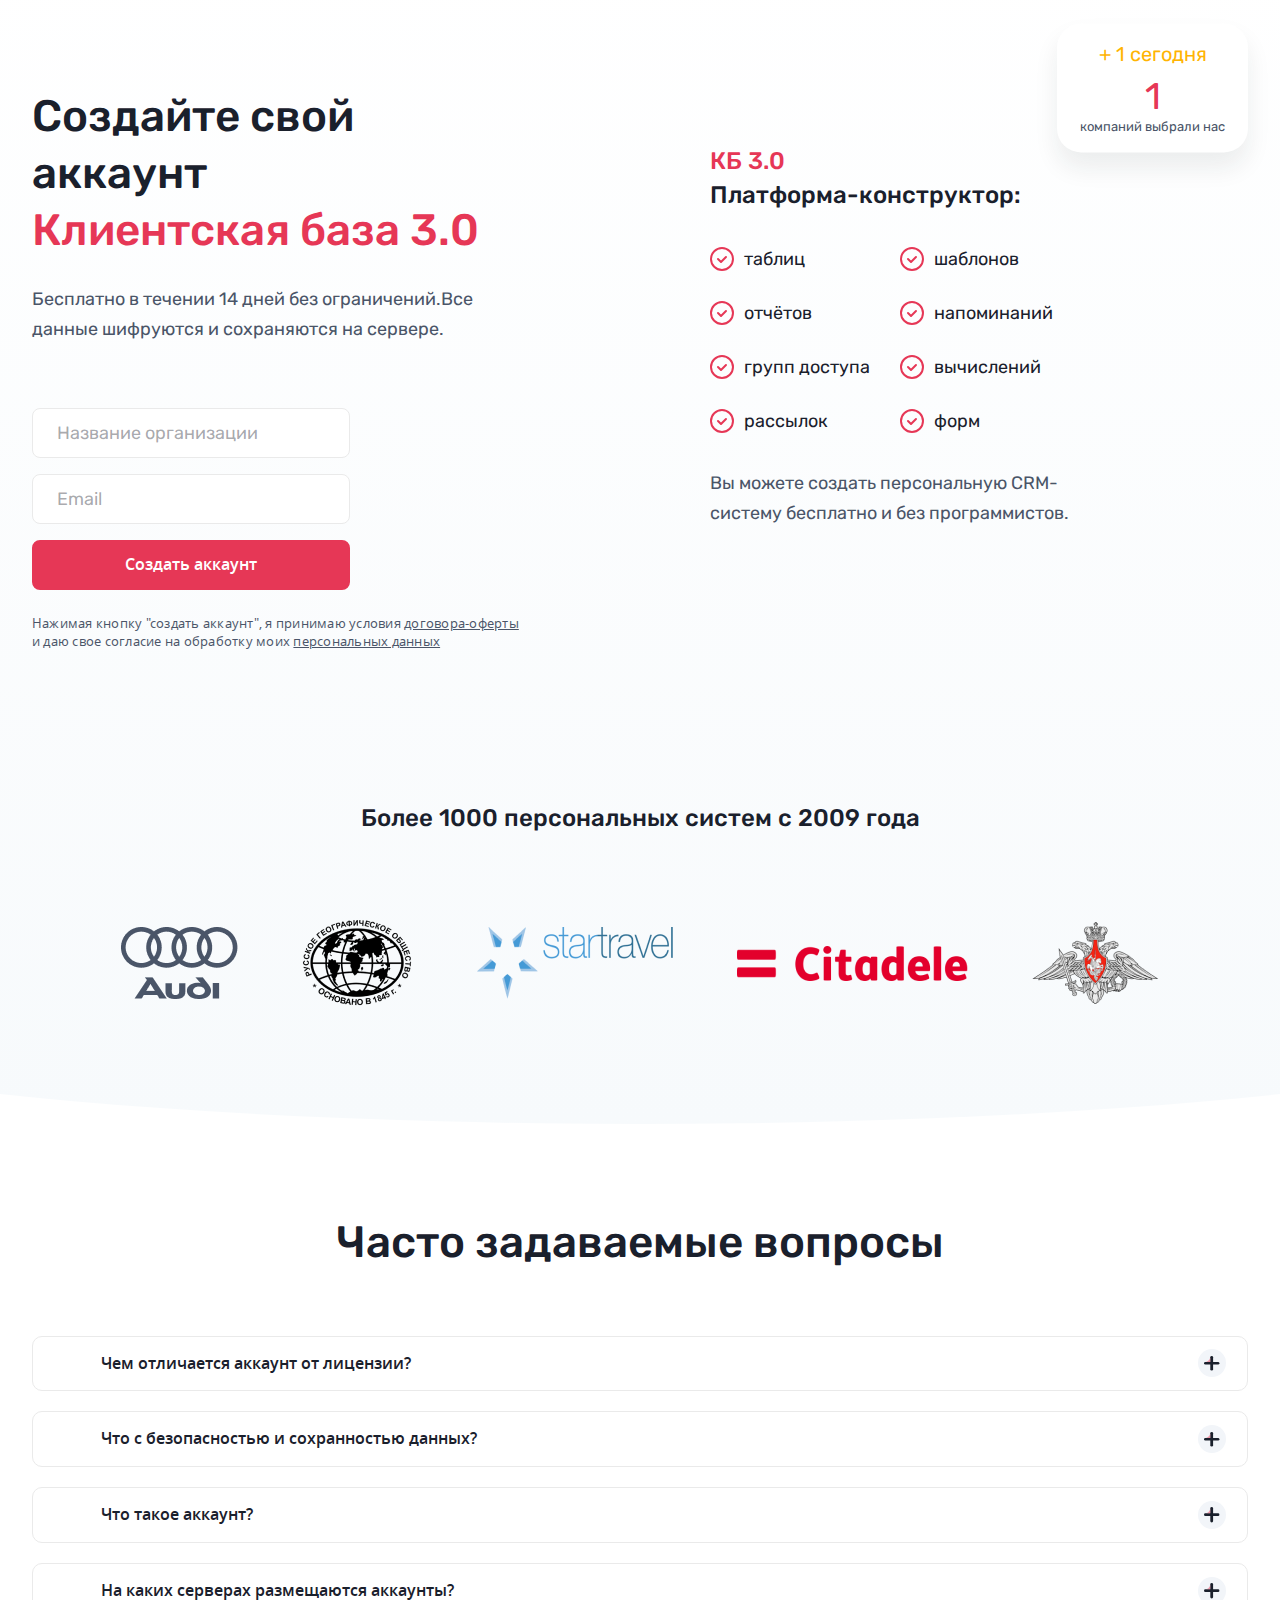
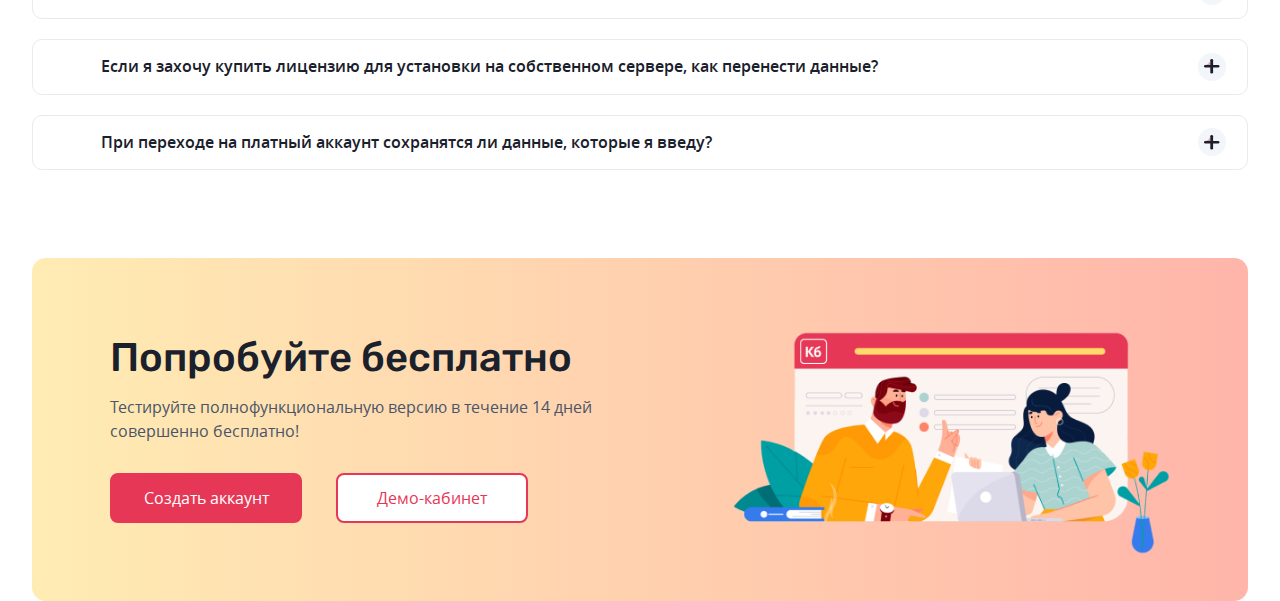
==== commit 4dcc5ebe: "счетчик, выделения" ====
--- a/full-create.html
+++ b/full-create.html
@@ -40,6 +40,7 @@
                   </div>
                 </div>
               </div>
+              <div class="full-create__ground-header full-create__ground-header_upper"></div>
             </div>
             <div class="create-account__features">
               <div class="features-account">
@@ -63,12 +64,12 @@
               </div>
             </div>
             <div class="create-account__counter">
-              <div class="counter-account">
+              <div class="counter-account" data-name="counter-module">
                 <div class="counter-account__inner">
                   <p class="counter-account__today">
                     <span class="counter-account__plus">+</span>
-                    <span class="counter-account__count">11</span> сегодня</p>
-                  <div class="counter-account__total-count">133286</div>
+                    <span class="counter-account__count" data-name="counter-module_today">1</span> сегодня</p>
+                  <div class="counter-account__total-count" data-name="counter-module_total">1</div>
                   <p class="counter-account__text">компаний выбрали нас</p>
                 </div>
               </div>
@@ -128,7 +129,7 @@
           </div>
         </div>
       </div>
-      <div class="full-create__ground-header"></div>
+      <div class="full-create__ground-header full-create__ground-header_lower"></div>
     </div>
     <div class="full-create__container">
       <div class="full-create__questions">
@@ -248,6 +249,7 @@
     </div>
   </main>
   
+  <script src="./js/counter-module.js"></script>
   <script src="./js/accordion-module.js"></script>
   <script src="./js/full-create.js"></script>
 </body>
--- a/css/full-create.css
+++ b/css/full-create.css
@@ -57,6 +57,11 @@
   max-width: 1360px;
   width: 95%;
   margin: 88px auto 0;
+}
+@media (max-width: 992px) {
+  .full-create__container {
+    margin-top: 64px;
+  }
 }
 @media (max-width: 768px) {
   .full-create__container {
@@ -79,6 +84,28 @@
   left: 50%;
   transform: translateX(-50%);
 }
+.full-create__ground-header_upper {
+  border-bottom-left-radius: 60% 56%;
+  border-bottom-right-radius: 60% 56%;
+}
+@media (min-width: 993px) {
+  .full-create__ground-header_upper {
+    visibility: hidden;
+    display: none;
+  }
+}
+@media (max-width: 992px) {
+  .full-create__ground-header_lower {
+    visibility: hidden;
+    display: none;
+  }
+}
+@media (max-width: 768px) {
+  .full-create__try {
+    margin-right: -2.5%;
+    margin-left: -2.5%;
+  }
+}
 
 .create-account {
   display: flex;
@@ -105,6 +132,8 @@
   .create-account__form {
     margin-right: 0;
     flex-basis: auto;
+    position: relative;
+    padding-bottom: 38px;
   }
 }
 .create-account__features {
@@ -123,7 +152,7 @@
     flex-basis: auto;
     max-width: 548px;
     padding: 0;
-    margin-top: 88px;
+    margin-top: 64px;
   }
 }
 .create-account__counter {
@@ -225,18 +254,27 @@
 .form-create__input::placeholder {
   color: rgba(26, 32, 44, 0.4);
 }
+.form-create__input:focus {
+  outline: 0;
+  border: 1px solid rgb(208, 186, 101);
+  box-shadow: rgb(254, 218, 78) 0px 0px 10px;
+}
 .form-create__btn {
   font: 1em/1.362em "open_sanssemibold";
-  padding: 0.813em;
+  padding: 0.755em;
   width: 100%;
   box-sizing: border-box;
-  border: 1px solid #E63756;
+  border: 2px solid #E63756;
   color: #FFFFFF;
   border-radius: 0.5em;
   background-color: #E63756;
   margin-top: 1em;
   cursor: pointer;
 }
+.form-create__btn:hover {
+  background-color: #FFFFFF;
+  color: #E63756;
+}
 .form-create__agree {
   margin: 1.846em 0 0;
   font: 0.813em/1.4em "open_sansregular";
@@ -252,6 +290,13 @@
 .features-account {
   font: 400 1rem "Rubik";
   color: #1A202C;
+}
+@media (max-width: 992px) {
+  .features-account {
+    border: 1px solid #DEDEDE;
+    border-radius: 0.625em;
+    padding: 2em 1em 1.5em;
+  }
 }
 .features-account__title {
   margin: 0;
@@ -354,8 +399,14 @@
 
 .company {
   font: 1rem "Rubik";
-  color: #4A5568;
+  color: #1A202C;
   padding: 4em 0 7.313em;
+}
+@media (max-width: 992px) {
+  .company {
+    padding-top: 0;
+    padding-bottom: 3.438em;
+  }
 }
 @media (max-width: 768px) {
   .company {
@@ -435,6 +486,7 @@
   .accordion-module__title-head {
     font-size: 0.875em;
     line-height: 1.363em;
+    padding: 1.25em 0;
   }
 }
 .accordion-module__disclosure {
@@ -500,14 +552,32 @@
   border-radius: 0.875em;
   position: relative;
 }
+@media (max-width: 768px) {
+  .try-module {
+    padding: 3.063em 2.5%;
+    border-radius: 0;
+  }
+}
 .try-module__inner {
   max-width: 490px;
   position: relative;
   z-index: 10;
 }
+@media (max-width: 992px) {
+  .try-module__inner {
+    text-align: center;
+    margin: 0 auto;
+  }
+}
 .try-module__title {
   margin: 0;
   font: 500 2.5em/1.1em "Rubik";
+}
+@media (max-width: 768px) {
+  .try-module__title {
+    font-size: 1.5em;
+    line-height: 1.834em;
+  }
 }
 .try-module__text {
   margin: 0.938em 0 0;
@@ -515,6 +585,12 @@
   line-height: 1.5em;
   color: #4A5568;
 }
+@media (max-width: 768px) {
+  .try-module__text {
+    font-size: 1em;
+    line-height: 1.5em;
+  }
+}
 .try-module__group-btns {
   margin-top: 1.875em;
 }
@@ -522,21 +598,41 @@
   font: 400 1em/1.875em "open_sansregular";
   border-radius: 0.5em;
   min-width: 192px;
-  padding: 0.563em;
+  padding: 0.5em;
   margin-right: 1.875em;
-  border: 1px solid #E63756;
+  border: 2px solid #E63756;
   color: #FFFFFF;
   background-color: #E63756;
 }
+@media (max-width: 768px) {
+  .try-module__btn {
+    display: block;
+    width: 100%;
+    margin-right: 0;
+  }
+}
 .try-module__btn:last-child {
   margin-right: 0;
 }
 .try-module__btn:hover {
   cursor: pointer;
+}
+.try-module__btn_create:hover {
+  background-color: #FFFFFF;
+  color: #E63756;
 }
 .try-module__btn_demo {
   background-color: #FFFFFF;
   color: #E63756;
+}
+@media (max-width: 768px) {
+  .try-module__btn_demo {
+    margin-top: 1em;
+  }
+}
+.try-module__btn_demo:hover {
+  background-color: #E63756;
+  color: #FFFFFF;
 }
 .try-module__ground {
   position: absolute;
@@ -550,9 +646,26 @@
   background-size: 40.417% auto;
   z-index: 5;
 }
+@media (max-width: 1200px) {
+  .try-module__ground {
+    background-size: 30% auto;
+  }
+}
+@media (max-width: 992px) {
+  .try-module__ground {
+    background: none;
+    display: none;
+    visibility: hidden;
+  }
+}
 
 .itc-slider {
   margin-top: 83px;
+}
+@media (max-width: 992px) {
+  .itc-slider {
+    margin-top: 36px;
+  }
 }
 .itc-slider__items {
   justify-content: center;
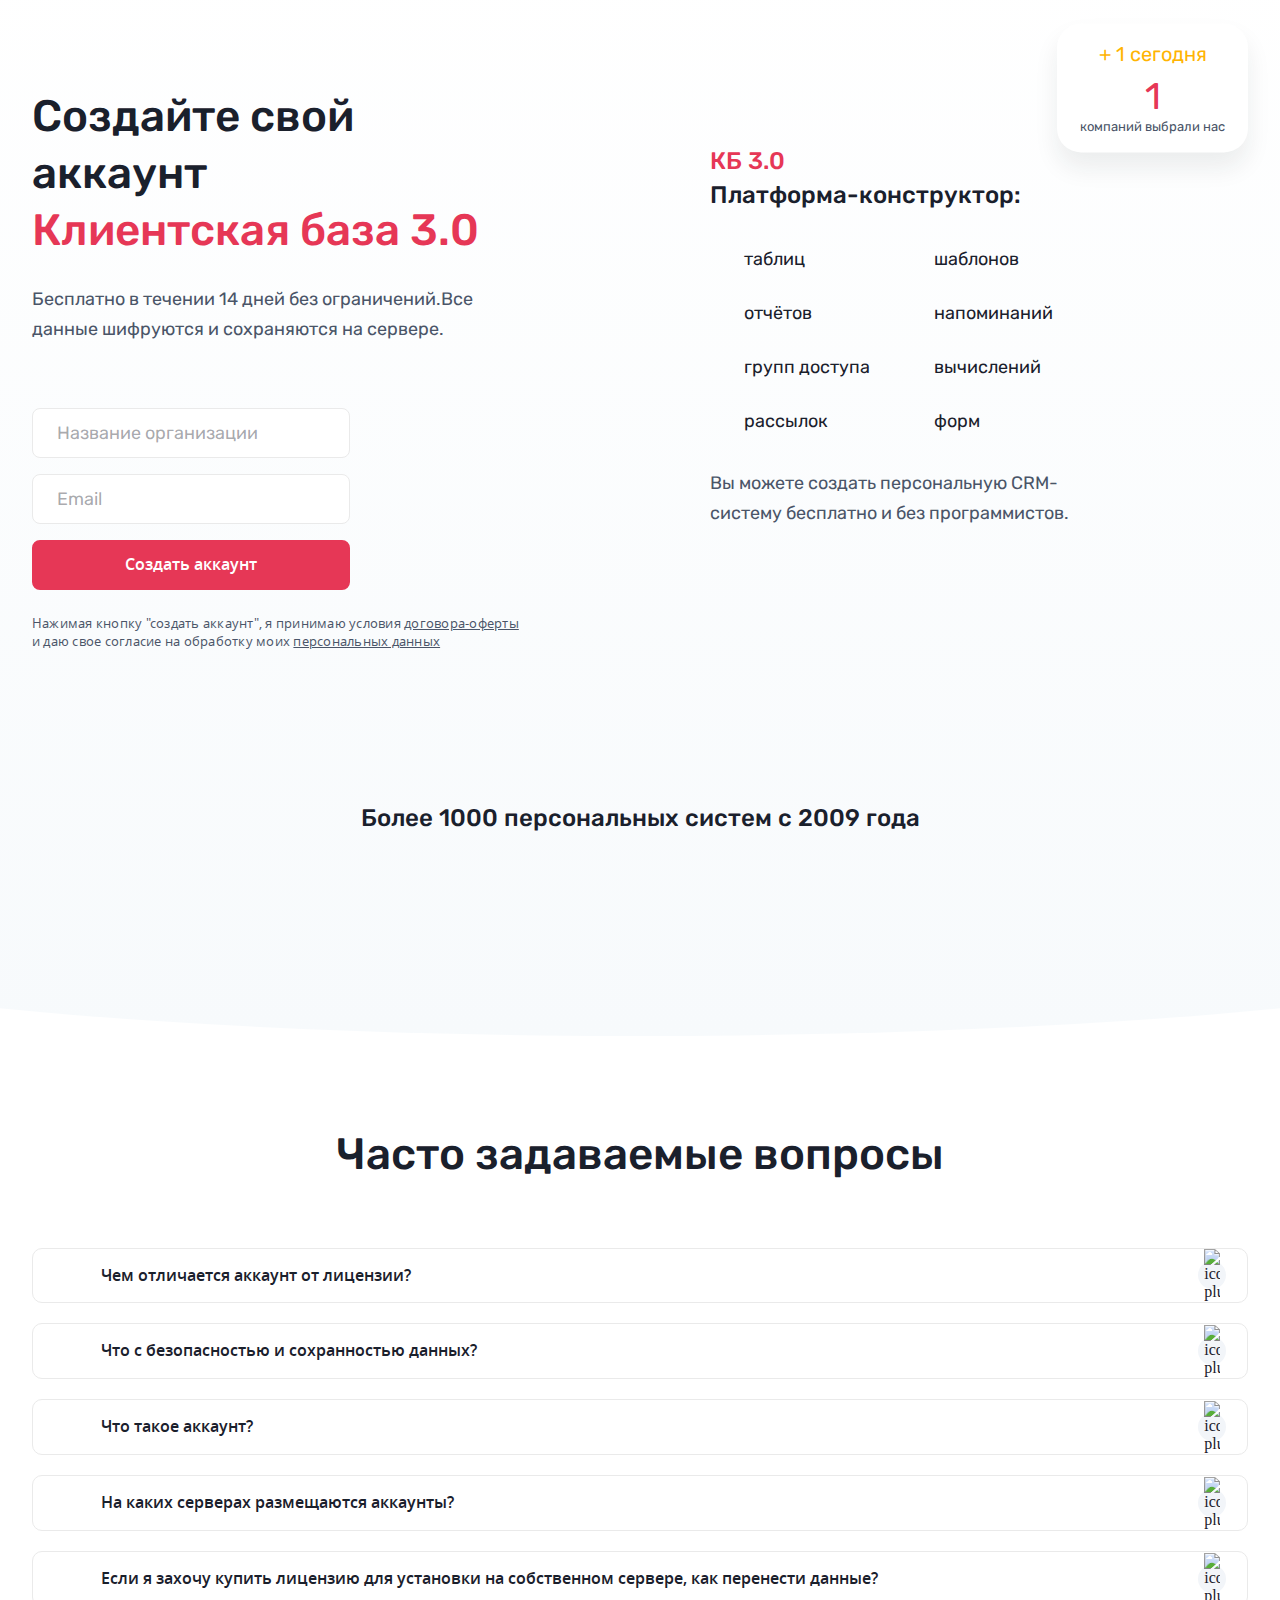
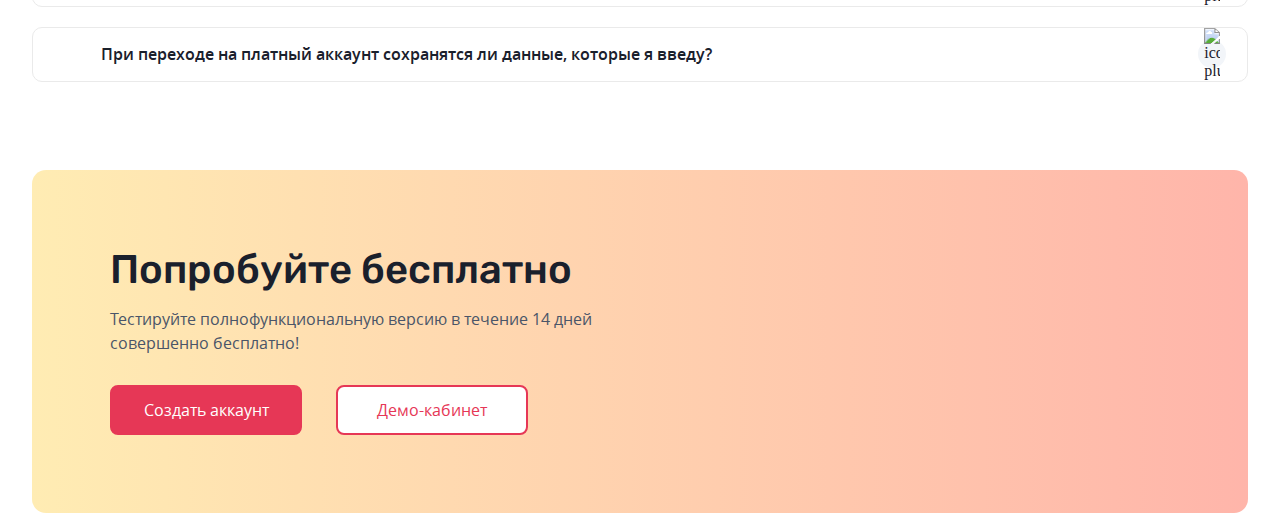
==== commit 8d6e230c: "изменения для сайта" ====
--- a/full-create.html
+++ b/full-create.html
@@ -7,12 +7,10 @@
   <title>Создать аккаунт</title>
   
   
-  <link rel="stylesheet" href="./libs/itc-slider/itc-slider.css">
-  <script src="./libs/itc-slider/itc-slider.js" defer></script>
-  
-  <link rel="stylesheet" href="./css/full-create.css">
-  <!-- для разработки, удалить -->
-  <script src="https://code.jquery.com/jquery-3.6.2.js"></script>
+  <link rel="stylesheet" href="/js/libs/itc-slider/itc-slider.css">
+  <script src="/js/libs/itc-slider/itc-slider.js" defer></script>
+  
+  <link rel="stylesheet" href="/css/full-create.css">
 </head>
 <body class="full-create">
   
@@ -89,31 +87,31 @@
                   <div class="itc-slider__item">
                     <!-- Контент 1 слайда -->
                     <div class="company__wrapper-img-slide">
-                      <img src="./img/full-create/img-slide_1.png" alt="" class="company__img-slide">
+                      <img src="/images/full-create/img-slide_1.png" alt="" class="company__img-slide">
                     </div>
                   </div>
                   <div class="itc-slider__item">
                     <!-- Контент 2 слайда -->
                     <div class="company__wrapper-img-slide">
-                      <img src="./img/full-create/img-slide_2.png" alt="" class="company__img-slide">
+                      <img src="/images/full-create/img-slide_2.png" alt="" class="company__img-slide">
                     </div>
                   </div>
                   <div class="itc-slider__item">
                     <!-- Контент 3 слайда -->
                     <div class="company__wrapper-img-slide">
-                      <img src="./img/full-create/img-slide_3.png" alt="" class="company__img-slide">
+                      <img src="/images/full-create/img-slide_3.png" alt="" class="company__img-slide">
                     </div>
                   </div>
                   <div class="itc-slider__item">
                     <!-- Контент 4 слайда -->
                     <div class="company__wrapper-img-slide">
-                      <img src="./img/full-create/img-slide_4.png" alt="" class="company__img-slide">
+                      <img src="/images/full-create/img-slide_4.png" alt="" class="company__img-slide">
                     </div>
                   </div>
                   <div class="itc-slider__item">
                     <!-- Контент 5 слайда -->
                     <div class="company__wrapper-img-slide">
-                      <img src="./img/full-create/img-slide_5.png" alt="" class="company__img-slide">
+                      <img src="/images/full-create/img-slide_5.png" alt="" class="company__img-slide">
                     </div>
                   </div>
                 </div>
@@ -140,7 +138,7 @@
               <div class="accordion-module__head" data-name="head">
                 <h4 class="accordion-module__title-head">Чем отличается аккаунт от лицензии?</h4>
                 <div class="accordion-module__disclosure">
-                  <img class="accordion-module__img-disclosure" src="./img/modules/accordion/accordion_plus.svg" alt="icon: plus">
+                  <img class="accordion-module__img-disclosure" src="/images/modules/accordion/accordion_plus.svg" alt="icon: plus">
                 </div>
               </div>
               <div class="accordion-module__body"  data-name="body">
@@ -155,7 +153,7 @@
               <div class="accordion-module__head" data-name="head">
                 <h4 class="accordion-module__title-head">Что с безопасностью и сохранностью данных?</h4>
                 <div class="accordion-module__disclosure">
-                  <img class="accordion-module__img-disclosure" src="./img/modules/accordion/accordion_plus.svg" alt="icon: plus">
+                  <img class="accordion-module__img-disclosure" src="/images/modules/accordion/accordion_plus.svg" alt="icon: plus">
                 </div>
               </div>
               <div class="accordion-module__body" id="js_acc" data-name="body">
@@ -170,7 +168,7 @@
               <div class="accordion-module__head" data-name="head">
                 <h4 class="accordion-module__title-head">Что такое аккаунт?</h4>
                 <div class="accordion-module__disclosure">
-                  <img class="accordion-module__img-disclosure" src="./img/modules/accordion/accordion_plus.svg" alt="icon: plus">
+                  <img class="accordion-module__img-disclosure" src="/images/modules/accordion/accordion_plus.svg" alt="icon: plus">
                 </div>
               </div>
               <div class="accordion-module__body" id="js_acc" data-name="body">
@@ -185,7 +183,7 @@
               <div class="accordion-module__head" data-name="head">
                 <h4 class="accordion-module__title-head">На каких серверах размещаются аккаунты?</h4>
                 <div class="accordion-module__disclosure">
-                  <img class="accordion-module__img-disclosure" src="./img/modules/accordion/accordion_plus.svg" alt="icon: plus">
+                  <img class="accordion-module__img-disclosure" src="/images/modules/accordion/accordion_plus.svg" alt="icon: plus">
                 </div>
               </div>
               <div class="accordion-module__body" id="js_acc" data-name="body">
@@ -200,7 +198,7 @@
               <div class="accordion-module__head" data-name="head">
                 <h4 class="accordion-module__title-head">Если я захочу купить лицензию для установки на собственном сервере, как перенести данные?</h4>
                 <div class="accordion-module__disclosure">
-                  <img class="accordion-module__img-disclosure" src="./img/modules/accordion/accordion_plus.svg" alt="icon: plus">
+                  <img class="accordion-module__img-disclosure" src="/images/modules/accordion/accordion_plus.svg" alt="icon: plus">
                 </div>
               </div>
               <div class="accordion-module__body" id="js_acc" data-name="body">
@@ -215,7 +213,7 @@
               <div class="accordion-module__head" data-name="head">
                 <h4 class="accordion-module__title-head">При переходе на платный аккаунт сохранятся ли данные, которые я введу?</h4>
                 <div class="accordion-module__disclosure">
-                  <img class="accordion-module__img-disclosure" src="./img/modules/accordion/accordion_plus.svg" alt="icon: plus">
+                  <img class="accordion-module__img-disclosure" src="/images/modules/accordion/accordion_plus.svg" alt="icon: plus">
                 </div>
               </div>
               <div class="accordion-module__body" id="js_acc" data-name="body">
@@ -249,8 +247,8 @@
     </div>
   </main>
   
-  <script src="./js/counter-module.js"></script>
-  <script src="./js/accordion-module.js"></script>
-  <script src="./js/full-create.js"></script>
+  <script src="/js/modules/counter-module.js"></script>
+  <script src="/js/modules/accordion-module.js"></script>
+  <script src="/js/full-create.js"></script>
 </body>
 </html>--- a/css/full-create.css
+++ b/css/full-create.css
@@ -282,6 +282,7 @@
 }
 .form-create__link-file {
   color: #4A5568;
+  text-decoration: underline;
 }
 .form-create__link-file:hover {
   text-decoration: none;
@@ -341,7 +342,7 @@
   content: "";
   height: 1.333em;
   width: 1.333em;
-  background-image: url("../img/full-create/features-account_icon.svg");
+  background-image: url("/images/full-create/features-account_icon.svg");
   background-size: 100%;
   background-repeat: no-repeat;
   position: absolute;
@@ -640,7 +641,7 @@
   bottom: 0;
   left: 0;
   right: 0;
-  background-image: url("../img/modules/try/try-caricature.png");
+  background-image: url("/images/modules/try/try-caricature.png");
   background-position: bottom 35% right 4.625em;
   background-repeat: no-repeat;
   background-size: 40.417% auto;
